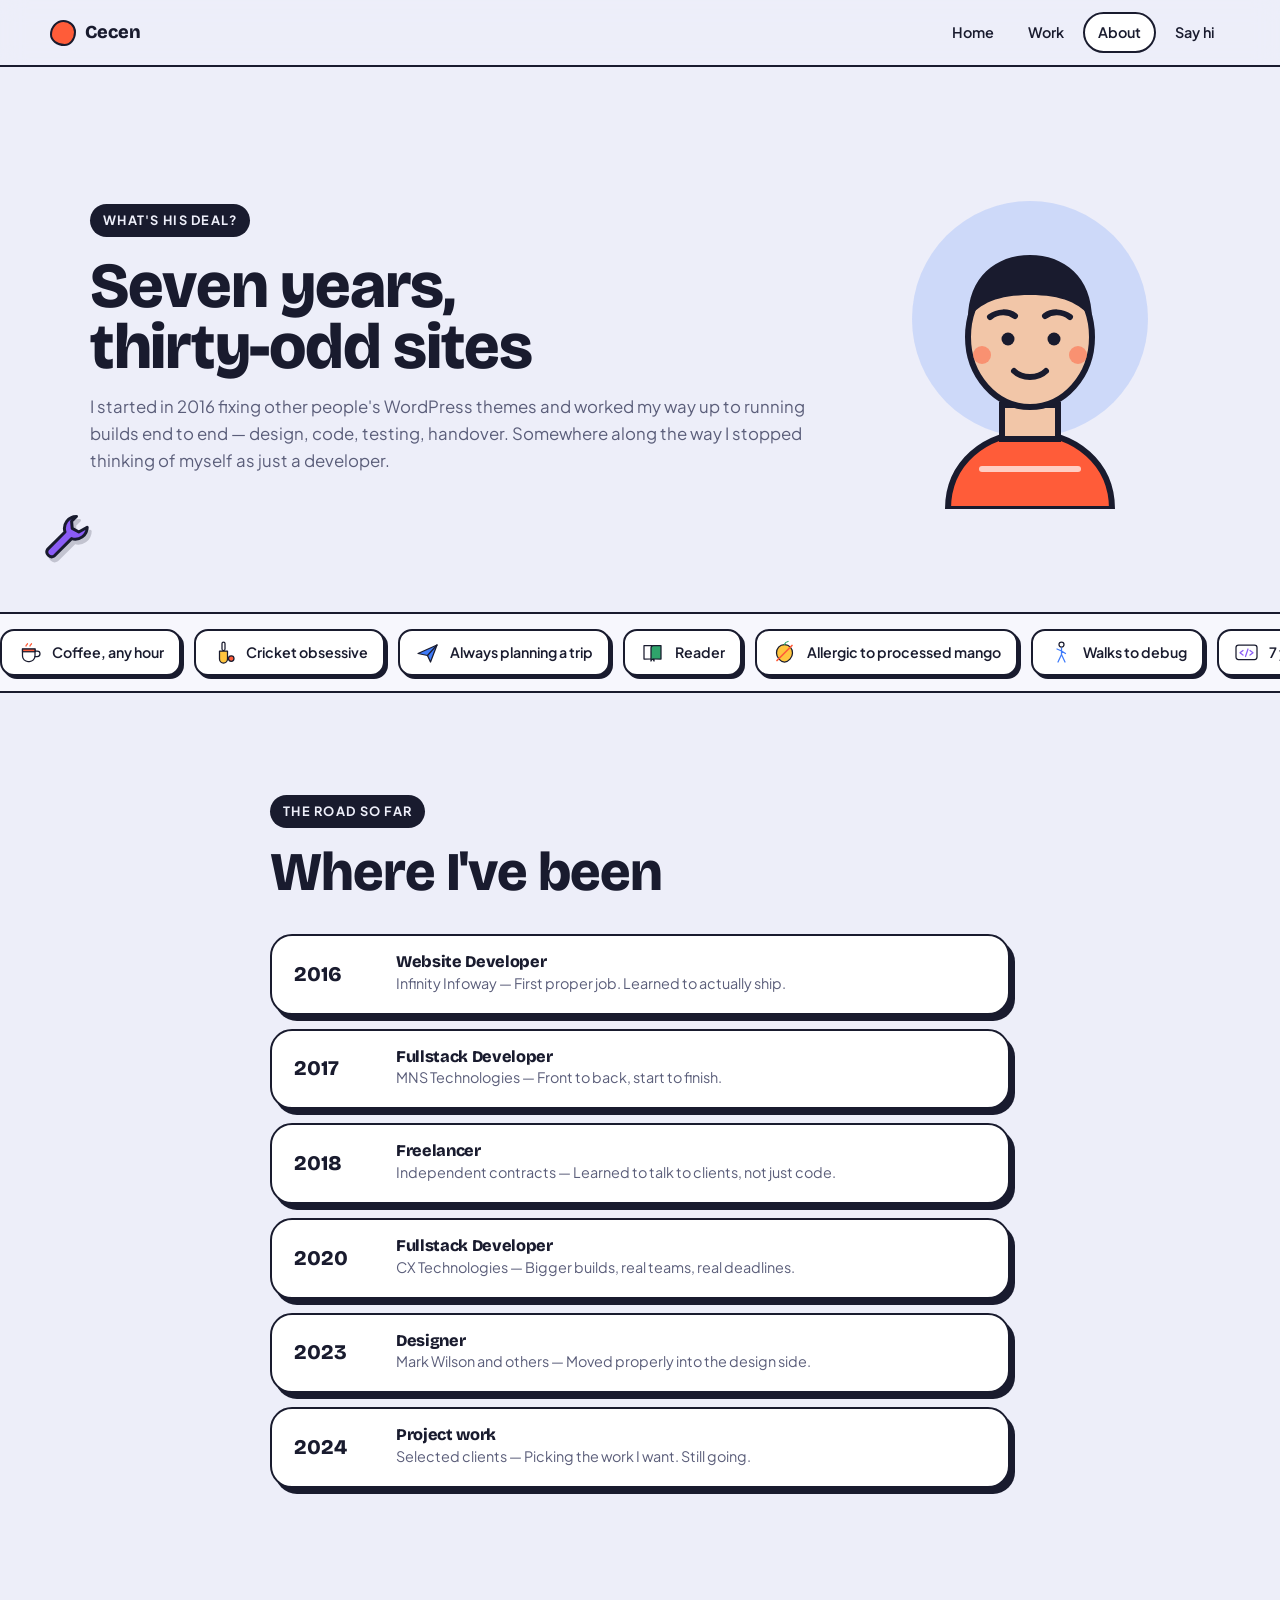
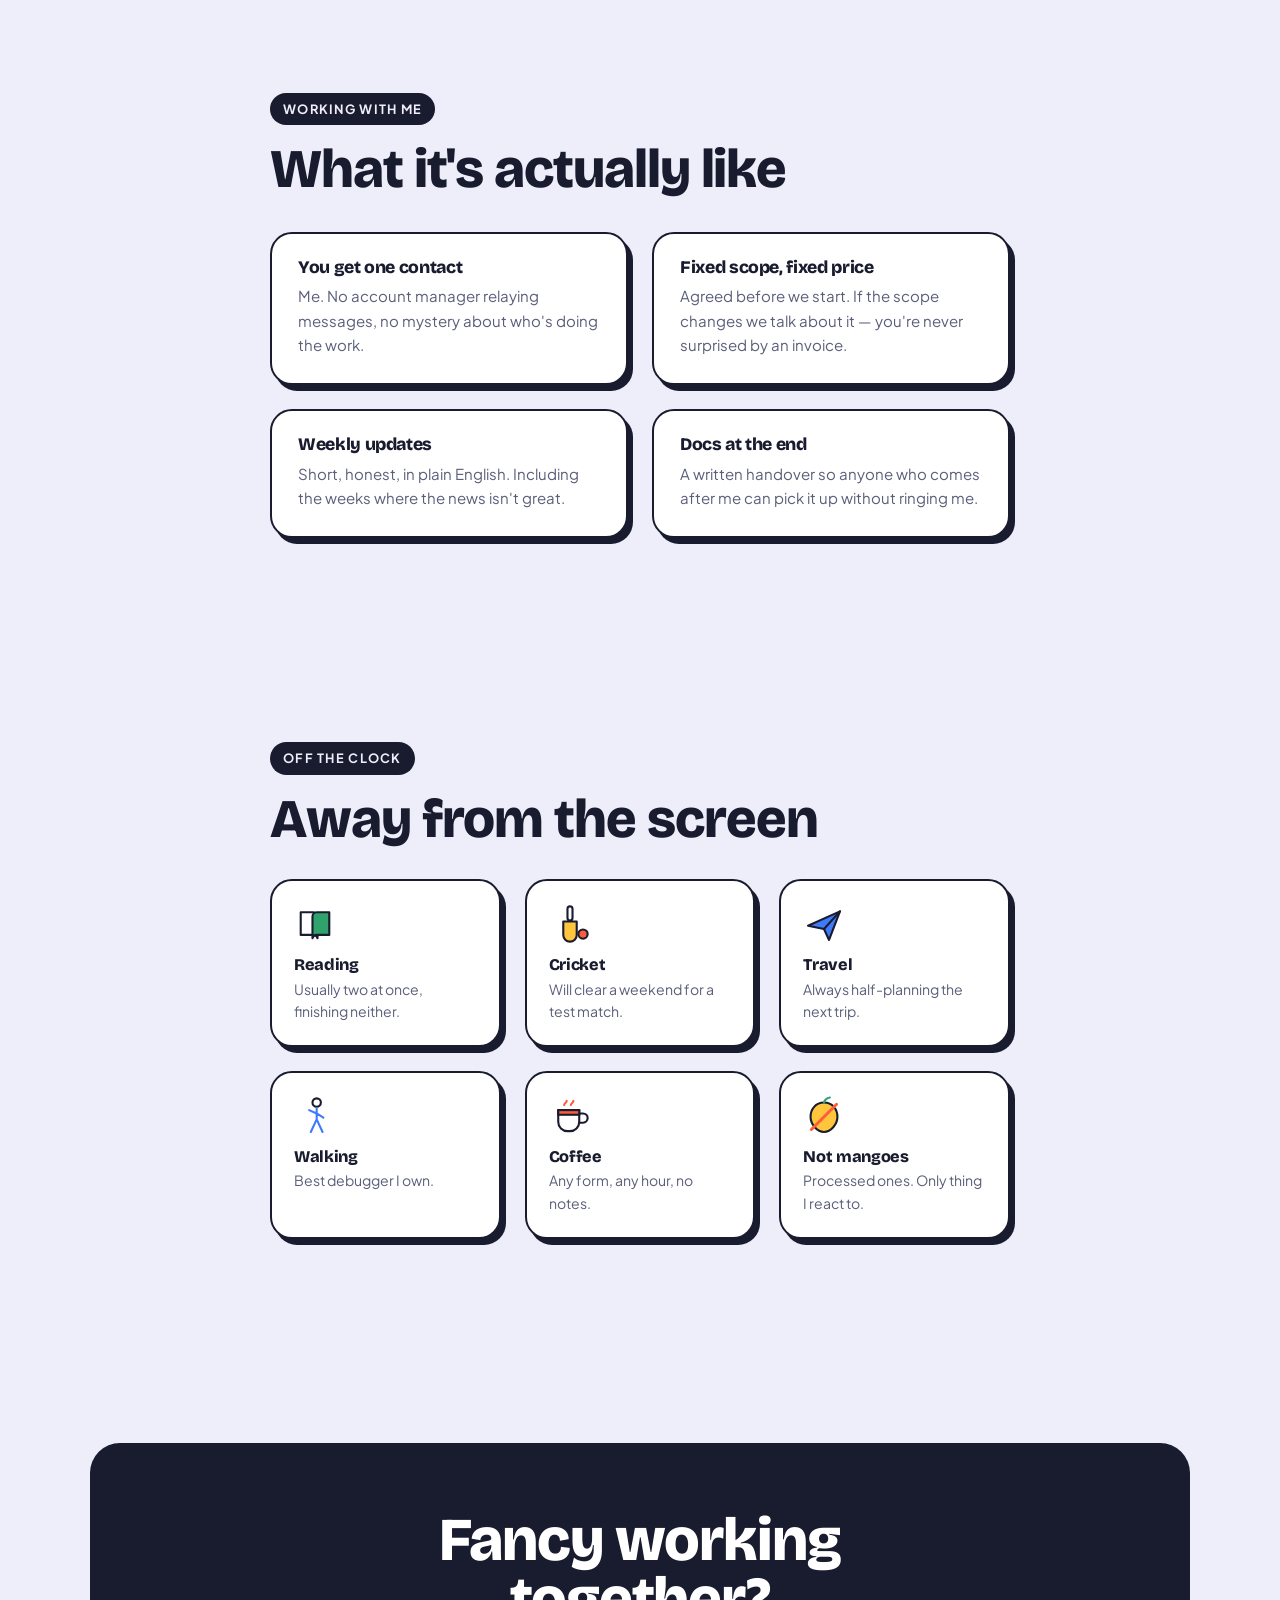
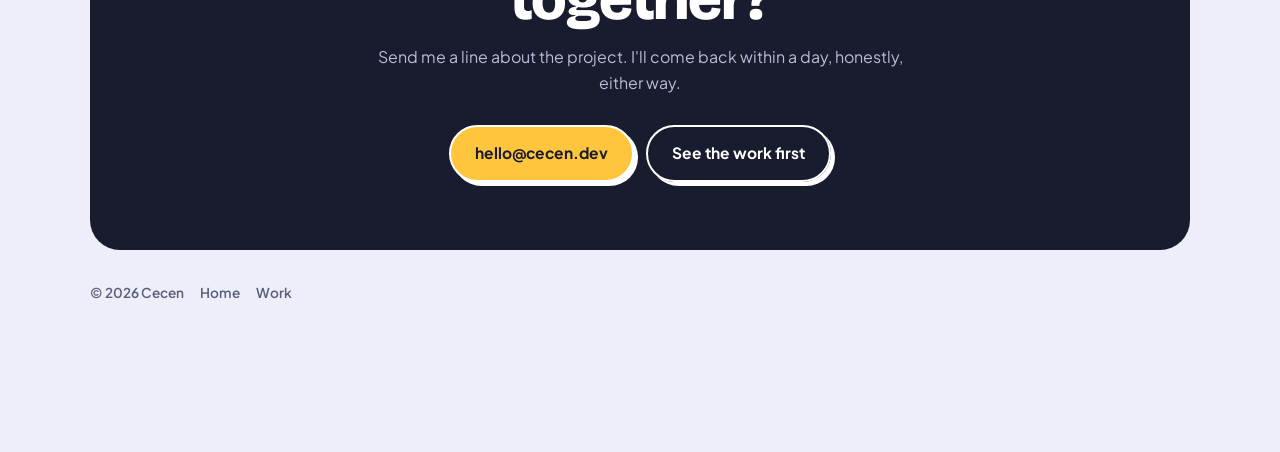
==== about.html @ ec361a88 "Add files via upload" ====
<!DOCTYPE html>
<html lang="en">
<head>
<meta charset="UTF-8">
<meta name="viewport" content="width=device-width,initial-scale=1">
<title>About — Cecen</title>
<meta name="description" content="Seven years of building websites — how Cecen works, and what he's like to work with.">
<link rel="preconnect" href="https://fonts.googleapis.com">
<link rel="preconnect" href="https://fonts.gstatic.com" crossorigin>
<link href="https://fonts.googleapis.com/css2?family=Bricolage+Grotesque:opsz,wght@12..96,400..800&family=Plus+Jakarta+Sans:wght@400;500;600;700&display=swap" rel="stylesheet">
<link rel="stylesheet" href="style.css">
</head>
<body>

<nav class="top"><div class="wrap in">
  <a class="brand" href="index.html"><span class="blob"></span> Cecen</a>
  <div class="links">
    <a href="index.html">Home</a><a href="work.html">Work</a><a href="about.html">About</a>
    <a href="mailto:hello@cecen.dev">Say hi</a>
  </div>
</div></nav>

<section class="blk" style="position:relative;overflow:hidden">
  <div class="wrap" style="display:grid;grid-template-columns:1fr 320px;gap:clamp(24px,5vw,56px);align-items:center" id="topGrid">
    <div>
      <span class="eyeb">What's his deal?</span>
      <h1 style="font-size:clamp(2.2rem,6vw,4rem);max-width:15ch;margin-bottom:16px" data-kin>Seven years, thirty-odd sites</h1>
      <p class="lead">I started in 2016 fixing other people's WordPress themes and worked my way up to running builds end to end — design, code, testing, handover. Somewhere along the way I stopped thinking of myself as just a developer.</p>
    </div>
    <div id="portrait" class="plx" data-plx="-6"></div>
  </div>
  <span class="sticker" style="--r:-11deg;bottom:8%;left:3%"><svg width="60" height="60"><use href="#s-wrench"/></svg></span>
</section>

<div class="strip"><div class="rail" id="rail"></div></div>

<!-- TIMELINE -->
<section class="blk rv">
  <div class="wrap tight">
    <span class="eyeb">The road so far</span>
    <h2 class="big" data-kin>Where I've been</h2>
    <div style="display:grid;gap:14px;margin-top:36px" id="road"></div>
  </div>
</section>

<!-- HOW I WORK -->
<section class="blk rv">
  <div class="wrap tight">
    <span class="eyeb">Working with me</span>
    <h2 class="big" data-kin>What it's actually like</h2>
    <div class="grid" style="grid-template-columns:repeat(auto-fit,minmax(250px,1fr));margin-top:36px">
      <div class="card" style="padding:26px"><h3 style="font-size:1.1rem;margin-bottom:8px">You get one contact</h3><p style="margin:0;color:var(--ink2);font-size:.94rem">Me. No account manager relaying messages, no mystery about who's doing the work.</p></div>
      <div class="card" style="padding:26px"><h3 style="font-size:1.1rem;margin-bottom:8px">Fixed scope, fixed price</h3><p style="margin:0;color:var(--ink2);font-size:.94rem">Agreed before we start. If the scope changes we talk about it — you're never surprised by an invoice.</p></div>
      <div class="card" style="padding:26px"><h3 style="font-size:1.1rem;margin-bottom:8px">Weekly updates</h3><p style="margin:0;color:var(--ink2);font-size:.94rem">Short, honest, in plain English. Including the weeks where the news isn't great.</p></div>
      <div class="card" style="padding:26px"><h3 style="font-size:1.1rem;margin-bottom:8px">Docs at the end</h3><p style="margin:0;color:var(--ink2);font-size:.94rem">A written handover so anyone who comes after me can pick it up without ringing me.</p></div>
    </div>
  </div>
</section>

<!-- OFF THE CLOCK -->
<section class="blk rv">
  <div class="wrap tight">
    <span class="eyeb">Off the clock</span>
    <h2 class="big" data-kin>Away from the screen</h2>
    <div class="grid" style="grid-template-columns:repeat(auto-fit,minmax(180px,1fr));margin-top:34px" id="hobbies"></div>
  </div>
</section>

<section class="blk rv">
  <div class="wrap">
    <div class="finale">
      <h2>Fancy working together?</h2>
      <p>Send me a line about the project. I'll come back within a day, honestly, either way.</p>
      <div class="cta" style="justify-content:center">
        <a href="mailto:hello@cecen.dev" class="btn sun">hello@cecen.dev</a>
        <a href="work.html" class="btn ghost">See the work first</a>
      </div>
    </div>
    <div class="foot"><span>© 2026 Cecen</span><a href="index.html">Home</a><a href="work.html">Work</a></div>
  </div>
</section>

<script src="app.js"></script>
<script>
document.addEventListener('DOMContentLoaded',()=>{
  document.getElementById('portrait').innerHTML = artCecen();

  const bits=[['s-coffee','Coffee, any hour'],['s-bat','Cricket obsessive'],['s-plane','Always planning a trip'],
    ['s-book','Reader'],['s-mango','Allergic to processed mango'],['s-walk','Walks to debug'],
    ['s-code','7 years in'],['s-cart','Shopify nerd'],['s-bolt','Fast sites only'],['s-star','30+ launches']];
  document.getElementById('rail').innerHTML=[...bits,...bits]
    .map(([id,t])=>`<span class="mini"><svg width="25" height="25"><use href="#${id}"/></svg>${t}</span>`).join('');

  const road=[
    ['2016','Website Developer','Infinity Infoway','First proper job. Learned to actually ship.'],
    ['2017','Fullstack Developer','MNS Technologies','Front to back, start to finish.'],
    ['2018','Freelancer','Independent contracts','Learned to talk to clients, not just code.'],
    ['2020','Fullstack Developer','CX Technologies','Bigger builds, real teams, real deadlines.'],
    ['2023','Designer','Mark Wilson and others','Moved properly into the design side.'],
    ['2024','Project work','Selected clients','Picking the work I want. Still going.'],
  ];
  document.getElementById('road').innerHTML=road.map(([y,r,c,n])=>`
    <div class="card" style="display:grid;grid-template-columns:84px 1fr;gap:18px;align-items:center;padding:18px 22px">
      <span style="font-family:Bricolage Grotesque;font-weight:800;font-size:1.3rem">${y}</span>
      <div><h4 style="font-size:1.02rem">${r}</h4>
      <p style="margin:2px 0 0;color:var(--ink2);font-size:.9rem">${c} — ${n}</p></div>
    </div>`).join('');

  const hob=[['s-book','Reading','Usually two at once, finishing neither.'],
    ['s-bat','Cricket','Will clear a weekend for a test match.'],
    ['s-plane','Travel','Always half-planning the next trip.'],
    ['s-walk','Walking','Best debugger I own.'],
    ['s-coffee','Coffee','Any form, any hour, no notes.'],
    ['s-mango','Not mangoes','Processed ones. Only thing I react to.']];
  document.getElementById('hobbies').innerHTML=hob.map(([id,t,d])=>`
    <div class="card" style="padding:22px">
      <svg width="42" height="42" style="margin-bottom:12px"><use href="#${id}"/></svg>
      <h4 style="font-size:1.02rem;margin-bottom:5px">${t}</h4>
      <p style="margin:0;color:var(--ink2);font-size:.88rem">${d}</p>
    </div>`).join('');

  if(window.innerWidth<820) document.getElementById('topGrid').style.gridTemplateColumns='1fr';
});
</script>
</body>
</html>
---- style.css ----
:root{
  --bg:#EDEEF9; --bg2:#F7F7FD; --ink:#191B2E; --ink2:#5B5E7A;
  --tomato:#FF5C39; --sky:#3E7BFA; --grass:#2FA36B; --sun:#FFC53D; --grape:#8B5CF6;
  --shadow:5px 6px 0 var(--ink);
  --shadow-lg:9px 11px 0 var(--ink);
}
*{box-sizing:border-box;}
html{scroll-behavior:smooth;}
body{
  margin:0;background:var(--bg);color:var(--ink);
  font-family:'Plus Jakarta Sans',system-ui,sans-serif;line-height:1.6;
  -webkit-font-smoothing:antialiased;overflow-x:hidden;
}
h1,h2,h3,h4,.disp{font-family:'Bricolage Grotesque',sans-serif;font-weight:800;line-height:.96;letter-spacing:-.02em;margin:0;}
a{color:inherit;}
img,svg{display:block;max-width:100%;}
::selection{background:var(--sun);}
a:focus-visible,button:focus-visible{outline:3px solid var(--sky);outline-offset:3px;border-radius:10px;}
@media(prefers-reduced-motion:reduce){*{animation-duration:.01ms!important;animation-iteration-count:1!important;transition-duration:.01ms!important;scroll-behavior:auto!important;}}
.wrap{max-width:1180px;margin:0 auto;padding:0 clamp(18px,4vw,40px);}
.tight{max-width:820px;}

/* ---------- nav ---------- */
nav.top{position:sticky;top:0;z-index:80;background:rgba(237,238,249,.85);backdrop-filter:blur(12px);border-bottom:2px solid var(--ink);}
nav.top .in{display:flex;align-items:center;gap:12px;padding:12px 0;}
.brand{display:flex;align-items:center;gap:9px;text-decoration:none;font-family:'Bricolage Grotesque';font-weight:800;font-size:1.14rem;}
.brand .blob{width:26px;height:26px;background:var(--tomato);border:2px solid var(--ink);border-radius:52% 48% 44% 56%/56% 46% 54% 44%;animation:morph 7s ease-in-out infinite;}
@keyframes morph{50%{border-radius:44% 56% 56% 44%/48% 56% 44% 52%;transform:rotate(12deg);}}
nav.top .links{margin-left:auto;display:flex;gap:4px;flex-wrap:wrap;}
nav.top .links a{text-decoration:none;font-weight:600;font-size:.9rem;padding:7px 13px;border-radius:99px;border:2px solid transparent;transition:.18s;}
nav.top .links a:hover,nav.top .links a.on{border-color:var(--ink);background:#fff;}

/* ---------- buttons ---------- */
.btn{
  display:inline-flex;align-items:center;gap:9px;text-decoration:none;font-weight:700;font-size:.97rem;
  padding:14px 24px;border-radius:99px;border:2px solid var(--ink);background:#fff;cursor:pointer;
  box-shadow:4px 4px 0 var(--ink);transition:transform .16s,box-shadow .16s;font-family:inherit;color:var(--ink);
}
.btn:hover{transform:translate(-2px,-2px);box-shadow:6px 6px 0 var(--ink);}
.btn:active{transform:translate(2px,2px);box-shadow:1px 1px 0 var(--ink);}
.btn.solid{background:var(--tomato);color:#fff;}
.btn.sun{background:var(--sun);}
.cta{display:flex;gap:12px;flex-wrap:wrap;margin-top:30px;}

/* ---------- shared bits ---------- */
.eyeb{display:inline-block;font-weight:700;font-size:.8rem;text-transform:uppercase;letter-spacing:.1em;background:var(--ink);color:var(--bg);padding:6px 13px;border-radius:99px;margin-bottom:18px;}
h2.big{font-size:clamp(2rem,5vw,3.4rem);margin-bottom:14px;max-width:19ch;}
.lead{color:var(--ink2);font-size:1.05rem;max-width:60ch;margin:0;}
section.blk{padding:clamp(56px,8vw,104px) 0;position:relative;}
.card{background:#fff;border:2px solid var(--ink);border-radius:22px;box-shadow:var(--shadow);}

/* ---------- kinetic type ---------- */
.kin{display:inline-block;}
.kin .ch{display:inline-block;opacity:0;transform:translateY(.5em) rotate(-6deg);}
.kin.go .ch{animation:chIn .55s cubic-bezier(.2,.9,.25,1) forwards;}
@keyframes chIn{to{opacity:1;transform:none;}}
.hl{position:relative;white-space:nowrap;}
.hl::after{content:"";position:absolute;left:-2%;right:-2%;bottom:.06em;height:.28em;background:var(--sun);z-index:-1;border-radius:5px;transform:rotate(-1.2deg) scaleX(0);transform-origin:left;transition:transform .6s .5s cubic-bezier(.2,.9,.25,1);}
.hl.go::after{transform:rotate(-1.2deg) scaleX(1);}

/* ---------- stickers ---------- */
.sticker{position:absolute;z-index:4;cursor:grab;touch-action:none;user-select:none;filter:drop-shadow(3px 4px 0 rgba(25,27,46,.2));animation:bob 5.5s ease-in-out infinite;}
.sticker:active{cursor:grabbing;}
@keyframes bob{0%,100%{transform:translateY(0) rotate(var(--r,0deg));}50%{transform:translateY(-10px) rotate(calc(var(--r,0deg) + 3deg));}}
.sticker.held{animation:none!important;z-index:60;filter:drop-shadow(9px 11px 0 rgba(25,27,46,.24));}
@media(max-width:900px){.sticker{display:none;}}

/* ---------- marquee ---------- */
.strip{border-top:2px solid var(--ink);border-bottom:2px solid var(--ink);background:var(--bg2);padding:15px 0;overflow:hidden;}
.rail{display:flex;gap:13px;width:max-content;animation:slide 36s linear infinite;}
.strip:hover .rail{animation-play-state:paused;}
@keyframes slide{to{transform:translateX(-50%);}}
.mini{display:flex;align-items:center;gap:10px;background:#fff;border:2px solid var(--ink);border-radius:14px;padding:9px 15px;white-space:nowrap;font-weight:600;font-size:.89rem;box-shadow:3px 3px 0 var(--ink);}

/* ---------- work cards ---------- */
.filters{display:flex;gap:9px;flex-wrap:wrap;margin:30px 0 26px;}
.filters button{font-weight:700;font-size:.86rem;padding:9px 16px;border-radius:99px;cursor:pointer;border:2px solid var(--ink);background:#fff;box-shadow:3px 3px 0 var(--ink);transition:.16s;font-family:inherit;}
.filters button:hover{transform:translate(-1px,-1px);box-shadow:4px 4px 0 var(--ink);}
.filters button.on{background:var(--ink);color:var(--bg);}
.grid{display:grid;grid-template-columns:repeat(auto-fill,minmax(290px,1fr));gap:24px;}
.wcard{display:block;text-decoration:none;background:#fff;border:2px solid var(--ink);border-radius:22px;overflow:hidden;box-shadow:var(--shadow);transition:transform .22s,box-shadow .22s;}
.wcard:hover{transform:translate(-3px,-5px);box-shadow:var(--shadow-lg);}
.wcard .art{border-bottom:2px solid var(--ink);overflow:hidden;}
.wcard .art svg{width:100%;height:auto;display:block;transition:transform .35s;}
.wcard:hover .art svg{transform:scale(1.04);}
.wcard .meta{padding:15px 17px;display:flex;align-items:center;justify-content:space-between;gap:10px;}
.wcard .meta b{font-size:1rem;}
.wcard .meta small{display:block;color:var(--ink2);font-weight:600;font-size:.8rem;margin-top:2px;}
.tag{font-size:.76rem;font-weight:700;padding:5px 11px;border-radius:99px;border:2px solid var(--ink);white-space:nowrap;}

/* ---------- case study ---------- */
.case-hero{padding:clamp(36px,6vw,72px) 0 0;}
.back{display:inline-flex;align-items:center;gap:7px;font-weight:700;font-size:.9rem;text-decoration:none;margin-bottom:22px;}
.back:hover{color:var(--tomato);}
.case-title{font-size:clamp(2.2rem,6vw,4.2rem);margin-bottom:16px;}
.facts{display:grid;grid-template-columns:repeat(auto-fit,minmax(140px,1fr));gap:0;border:2px solid var(--ink);border-radius:18px;overflow:hidden;background:#fff;margin:34px 0;}
.facts div{padding:18px 20px;border-right:2px solid var(--ink);}
.facts div:last-child{border-right:none;}
.facts dt{font-size:.74rem;text-transform:uppercase;letter-spacing:.09em;font-weight:700;color:var(--ink2);}
.facts dd{margin:5px 0 0;font-weight:700;font-size:1.02rem;}
.case-body h3{font-size:clamp(1.3rem,2.6vw,1.9rem);margin:44px 0 12px;}
.case-body p{color:var(--ink2);font-size:1.03rem;margin:0 0 14px;}
.case-body ul{color:var(--ink2);padding-left:20px;margin:0 0 14px;}
.case-body li{margin-bottom:7px;}
.shotframe{border:2px solid var(--ink);border-radius:22px;overflow:hidden;box-shadow:var(--shadow);margin:30px 0;background:#fff;}
.todo{background:#FFF6D8;border:2px dashed var(--ink);border-radius:14px;padding:14px 18px;font-size:.9rem;font-weight:600;margin:18px 0;}
.nextcase{display:flex;justify-content:space-between;align-items:center;gap:16px;flex-wrap:wrap;border-top:2px solid var(--ink);padding-top:26px;margin-top:56px;}

/* ---------- pinned scroll scene ---------- */
.pin-outer{height:280vh;position:relative;}
.pin{position:sticky;top:0;height:100vh;display:flex;align-items:center;overflow:hidden;}
.pin-track{display:flex;gap:28px;padding:0 6vw;will-change:transform;}
.pin-card{flex:0 0 clamp(240px,26vw,340px);background:#fff;border:2px solid var(--ink);border-radius:24px;padding:28px;box-shadow:var(--shadow);}
.pin-card b{display:inline-block;font-family:'Bricolage Grotesque';font-size:1.15rem;width:40px;height:40px;line-height:36px;text-align:center;border:2px solid var(--ink);border-radius:99px;background:var(--sun);margin-bottom:14px;}
.pin-card h4{font-size:1.15rem;margin-bottom:7px;}
.pin-card p{margin:0;color:var(--ink2);font-size:.93rem;}
@media(max-width:900px){
  .pin-outer{height:auto;}
  .pin{position:static;height:auto;padding:20px 0;}
  .pin-track{flex-direction:column;padding:0;transform:none!important;}
  .pin-card{flex:1 1 auto;}
}

/* ---------- parallax ---------- */
.plx{will-change:transform;}

/* ---------- finale ---------- */
.finale{background:var(--ink);color:var(--bg);border-radius:30px;padding:clamp(34px,6vw,68px);text-align:center;position:relative;overflow:hidden;}
.finale h2{color:#fff;font-size:clamp(2rem,6vw,3.8rem);margin:0 auto 16px;max-width:17ch;}
.finale p{color:#B9BCD8;max-width:46ch;margin:0 auto;}
.finale .btn{border-color:#fff;box-shadow:4px 4px 0 #fff;}
.finale .btn.ghost{background:transparent;color:#fff;}
.foot{display:flex;gap:16px;flex-wrap:wrap;align-items:center;padding:32px 0 46px;font-size:.85rem;color:var(--ink2);font-weight:600;}
.foot a{text-decoration:none;}
.foot a:hover{color:var(--ink);}

/* ---------- reveal ---------- */
.rv{transition:opacity .65s ease,transform .65s ease;}
.rv.pre{opacity:0;transform:translateY(24px);}
.rv.pre.in{opacity:1;transform:none;}

/* ---------- build sequence on the monitor ---------- */
.playbtn{cursor:pointer;transition:opacity .3s;}
.playbtn .pb-bg,.playbtn .pb-icon{transition:transform .2s;transform-box:fill-box;transform-origin:center;}
.playbtn:hover .pb-bg{transform:scale(1.12);}
.playbtn:hover .pb-icon{transform:scale(1.12);}
.playbtn .pb-ring{transform-box:fill-box;transform-origin:center;animation:pbring 2.2s ease-out infinite;}
@keyframes pbring{0%{transform:scale(1);opacity:.55;}70%,100%{transform:scale(1.55);opacity:0;}}
.playbtn:focus-visible .pb-bg{stroke:var(--sky);stroke-width:6;}

#screenLayer .pop{transform-box:fill-box;transform-origin:center;opacity:0;animation:scPop .45s cubic-bezier(.2,.9,.25,1) forwards;}
@keyframes scPop{from{opacity:0;transform:scale(.82) translateY(6px);}to{opacity:1;transform:none;}}
#screenLayer .typ{opacity:0;animation:scTyp .3s steps(1) forwards;}
@keyframes scTyp{to{opacity:1;}}
#screenLayer .caret{opacity:0;animation:scCaret .8s steps(2,start) infinite;animation-delay:inherit;}
@keyframes scCaret{0%,49%{opacity:1;}50%,100%{opacity:0;}}
#screenLayer .confetti{transform-box:fill-box;transform-origin:center;opacity:0;animation:scConf .9s ease-out forwards;}
@keyframes scConf{0%{opacity:0;transform:scale(.4) rotate(0);}40%{opacity:1;}100%{opacity:0;transform:scale(1.3) translateY(-26px) rotate(180deg);}}

.build-bar{display:flex;align-items:center;gap:14px;flex-wrap:wrap;margin-top:14px;}
#buildCaption{font-weight:700;font-size:.9rem;color:var(--ink2);}
#buildDots{display:flex;gap:6px;}
#buildDots i{width:9px;height:9px;border-radius:50%;border:2px solid var(--ink);background:transparent;display:block;transition:background .25s;}
#buildDots i.on{background:var(--sun);}
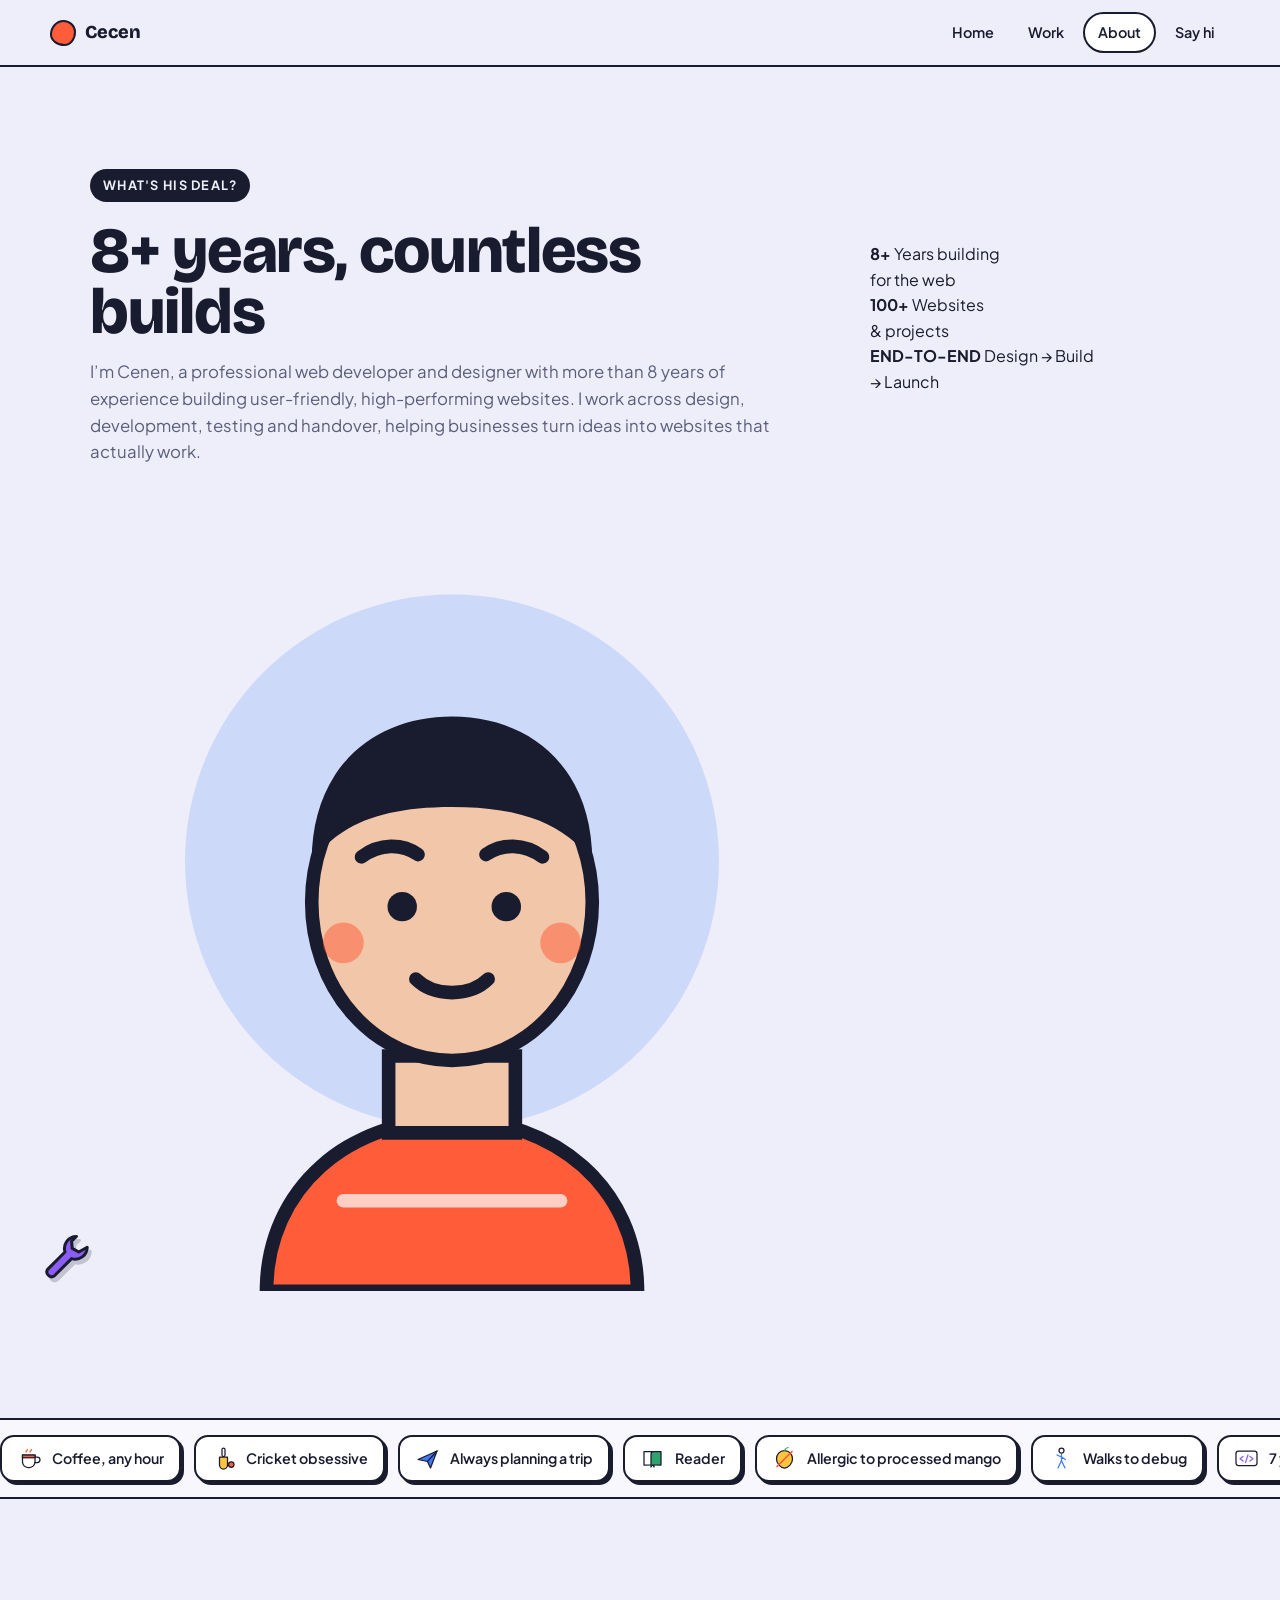
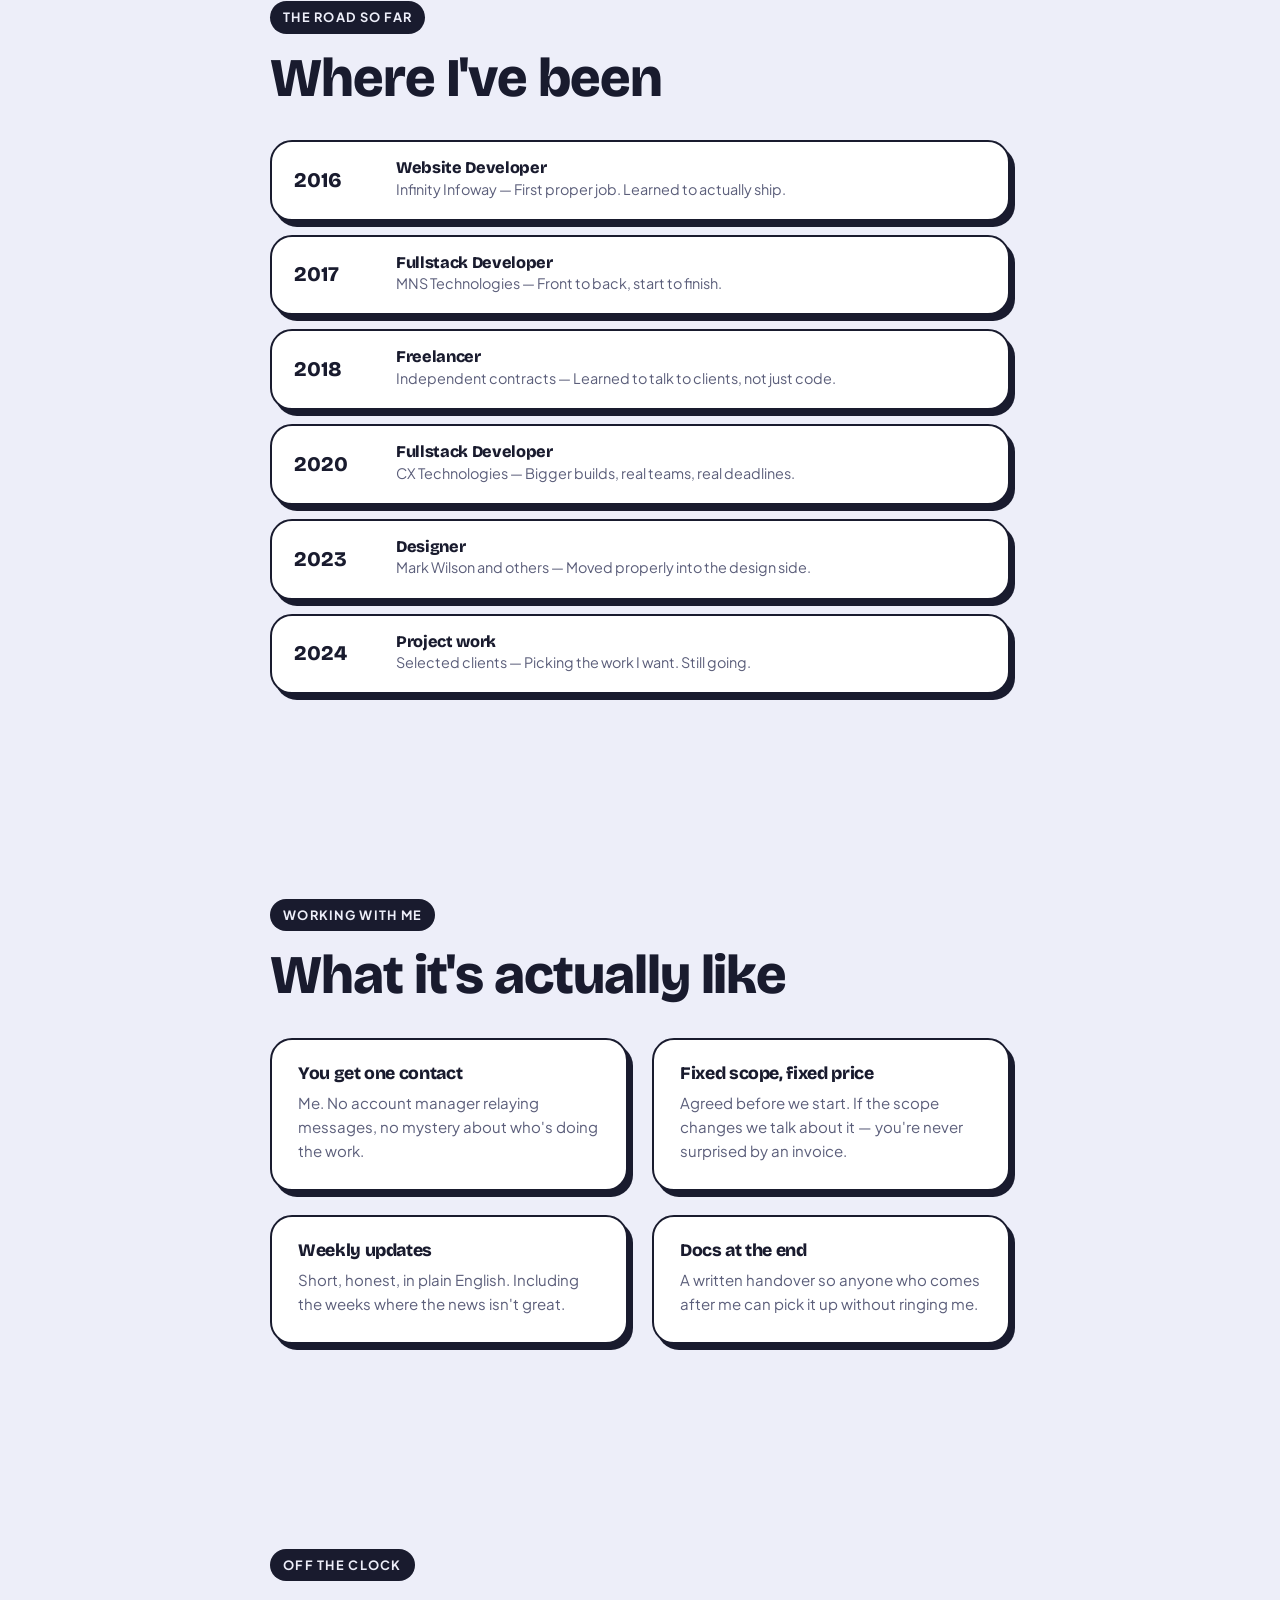
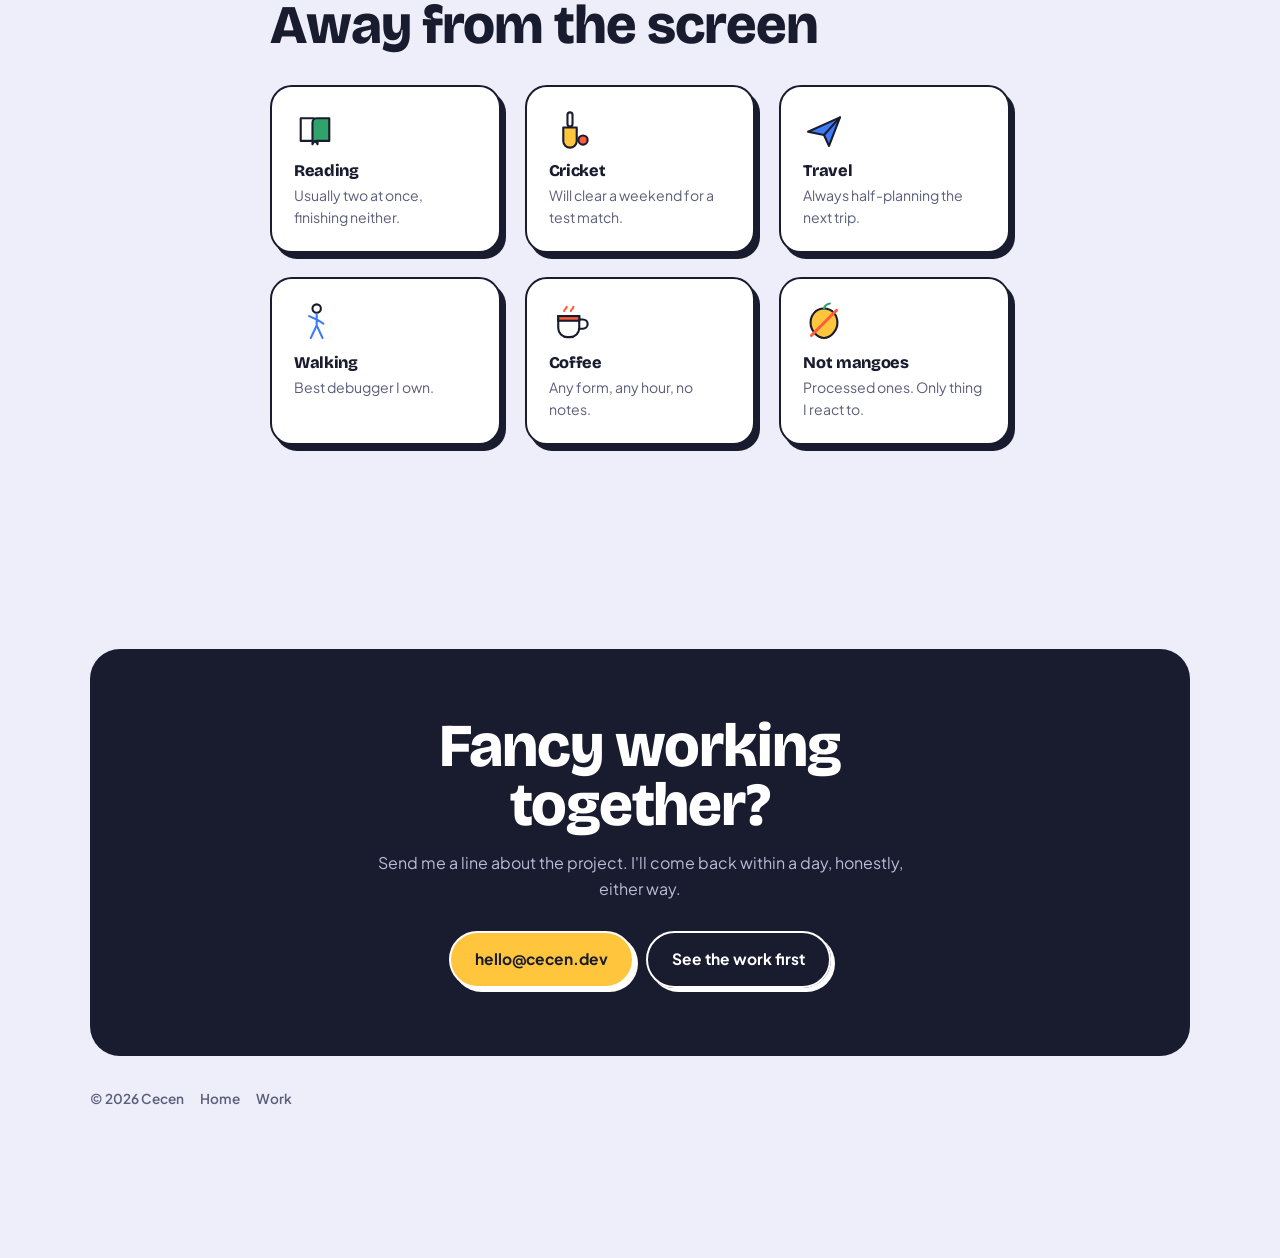
==== commit 42385edb: "Update about.html" ====
--- a/about.html
+++ b/about.html
@@ -3,8 +3,8 @@
 <head>
 <meta charset="UTF-8">
 <meta name="viewport" content="width=device-width,initial-scale=1">
-<title>About — Cecen</title>
-<meta name="description" content="Seven years of building websites — how Cecen works, and what he's like to work with.">
+<title>About — Cenen</title>
+<meta name="description" content="8+ years, countless builds">
 <link rel="preconnect" href="https://fonts.googleapis.com">
 <link rel="preconnect" href="https://fonts.gstatic.com" crossorigin>
 <link href="https://fonts.googleapis.com/css2?family=Bricolage+Grotesque:opsz,wght@12..96,400..800&family=Plus+Jakarta+Sans:wght@400;500;600;700&display=swap" rel="stylesheet">
@@ -24,9 +24,25 @@
   <div class="wrap" style="display:grid;grid-template-columns:1fr 320px;gap:clamp(24px,5vw,56px);align-items:center" id="topGrid">
     <div>
       <span class="eyeb">What's his deal?</span>
-      <h1 style="font-size:clamp(2.2rem,6vw,4rem);max-width:15ch;margin-bottom:16px" data-kin>Seven years, thirty-odd sites</h1>
-      <p class="lead">I started in 2016 fixing other people's WordPress themes and worked my way up to running builds end to end — design, code, testing, handover. Somewhere along the way I stopped thinking of myself as just a developer.</p>
+      <h1 style="font-size:clamp(2.2rem,6vw,4rem);max-width:15ch;margin-bottom:16px" data-kin>8+ years, countless builds</h1>
+      <p class="lead">I’m Cenen, a professional web developer and designer with more than 8 years of experience building user-friendly, high-performing websites. I work across design, development, testing and handover, helping businesses turn ideas into websites that actually work.</p>
     </div>
+    <div class="about-stats">
+  <div class="about-stat">
+    <strong>8+</strong>
+    <span>Years building<br>for the web</span>
+  </div>
+
+  <div class="about-stat">
+    <strong>100+</strong>
+    <span>Websites<br>& projects</span>
+  </div>
+
+  <div class="about-stat">
+    <strong>END-TO-END</strong>
+    <span>Design → Build<br>→ Launch</span>
+  </div>
+</div>
     <div id="portrait" class="plx" data-plx="-6"></div>
   </div>
   <span class="sticker" style="--r:-11deg;bottom:8%;left:3%"><svg width="60" height="60"><use href="#s-wrench"/></svg></span>
--- a/style.css
+++ b/style.css
@@ -27,17 +27,39 @@
 .brand .blob{width:26px;height:26px;background:var(--tomato);border:2px solid var(--ink);border-radius:52% 48% 44% 56%/56% 46% 54% 44%;animation:morph 7s ease-in-out infinite;}
 @keyframes morph{50%{border-radius:44% 56% 56% 44%/48% 56% 44% 52%;transform:rotate(12deg);}}
 nav.top .links{margin-left:auto;display:flex;gap:4px;flex-wrap:wrap;}
-nav.top .links a{text-decoration:none;font-weight:600;font-size:.9rem;padding:7px 13px;border-radius:99px;border:2px solid transparent;transition:.18s;}
+nav.top .links a{text-decoration:none;font-weight:600;font-size:.9rem;padding:7px 13px;border-radius:999px;border:2px solid transparent;transition:.18s;}
 nav.top .links a:hover,nav.top .links a.on{border-color:var(--ink);background:#fff;}
 
 /* ---------- buttons ---------- */
 .btn{
-  display:inline-flex;align-items:center;gap:9px;text-decoration:none;font-weight:700;font-size:.97rem;
-  padding:14px 24px;border-radius:99px;border:2px solid var(--ink);background:#fff;cursor:pointer;
-  box-shadow:4px 4px 0 var(--ink);transition:transform .16s,box-shadow .16s;font-family:inherit;color:var(--ink);
-}
-.btn:hover{transform:translate(-2px,-2px);box-shadow:6px 6px 0 var(--ink);}
-.btn:active{transform:translate(2px,2px);box-shadow:1px 1px 0 var(--ink);}
+  display:inline-flex;
+  align-items:center;
+  justify-content:center;
+  gap:9px;
+  text-decoration:none;
+  font-weight:700;
+  font-size:.97rem;
+  min-height:52px;
+  padding:14px 24px;
+  border-radius:99px;
+  border:2px solid var(--ink);
+  background:#fff;
+  cursor:pointer;
+  box-shadow:4px 5px 0 var(--ink);
+  transition:transform .16s,box-shadow .16s;
+  font-family:inherit;
+  color:var(--ink);
+}
+
+.btn:hover{
+  transform:translate(-2px,-2px);
+  box-shadow:6px 7px 0 var(--ink);
+}
+
+.btn:active{
+  transform:translate(2px,2px);
+  box-shadow:1px 2px 0 var(--ink);
+}
 .btn.solid{background:var(--tomato);color:#fff;}
 .btn.sun{background:var(--sun);}
 .cta{display:flex;gap:12px;flex-wrap:wrap;margin-top:30px;}
@@ -66,7 +88,7 @@
 @media(max-width:900px){.sticker{display:none;}}
 
 /* ---------- marquee ---------- */
-.strip{border-top:2px solid var(--ink);border-bottom:2px solid var(--ink);background:var(--bg2);padding:15px 0;overflow:hidden;}
+.strip{margin-top:24px;border-top:2px solid var(--ink);border-bottom:2px solid var(--ink);background:var(--bg2);padding:15px 0;overflow:hidden;}
 .rail{display:flex;gap:13px;width:max-content;animation:slide 36s linear infinite;}
 .strip:hover .rail{animation-play-state:paused;}
 @keyframes slide{to{transform:translateX(-50%);}}
@@ -81,7 +103,33 @@
 .wcard{display:block;text-decoration:none;background:#fff;border:2px solid var(--ink);border-radius:22px;overflow:hidden;box-shadow:var(--shadow);transition:transform .22s,box-shadow .22s;}
 .wcard:hover{transform:translate(-3px,-5px);box-shadow:var(--shadow-lg);}
 .wcard .art{border-bottom:2px solid var(--ink);overflow:hidden;}
-.wcard .art svg{width:100%;height:auto;display:block;transition:transform .35s;}
+.wcard .art{
+  height:220px;
+  overflow:hidden;
+  border-bottom:2px solid var(--ink);
+  background:#fff;
+}
+
+.wcard .art img{
+  width:100%;
+  height:100%;
+  object-fit:contain;
+  object-position:center top;
+  display:block;
+}
+
+.wcard .art img{
+  width:100%;
+  height:100%;
+  object-fit:cover;
+  object-position:top;
+  display:block;
+  transition:transform .35s;
+}
+
+.wcard:hover .art img{
+  transform:scale(1.04);
+}
 .wcard:hover .art svg{transform:scale(1.04);}
 .wcard .meta{padding:15px 17px;display:flex;align-items:center;justify-content:space-between;gap:10px;}
 .wcard .meta b{font-size:1rem;}
@@ -103,6 +151,11 @@
 .case-body ul{color:var(--ink2);padding-left:20px;margin:0 0 14px;}
 .case-body li{margin-bottom:7px;}
 .shotframe{border:2px solid var(--ink);border-radius:22px;overflow:hidden;box-shadow:var(--shadow);margin:30px 0;background:#fff;}
+.shotframe img{
+  display:block;
+  width:100%;
+  height:auto;
+}
 .todo{background:#FFF6D8;border:2px dashed var(--ink);border-radius:14px;padding:14px 18px;font-size:.9rem;font-weight:600;margin:18px 0;}
 .nextcase{display:flex;justify-content:space-between;align-items:center;gap:16px;flex-wrap:wrap;border-top:2px solid var(--ink);padding-top:26px;margin-top:56px;}
 
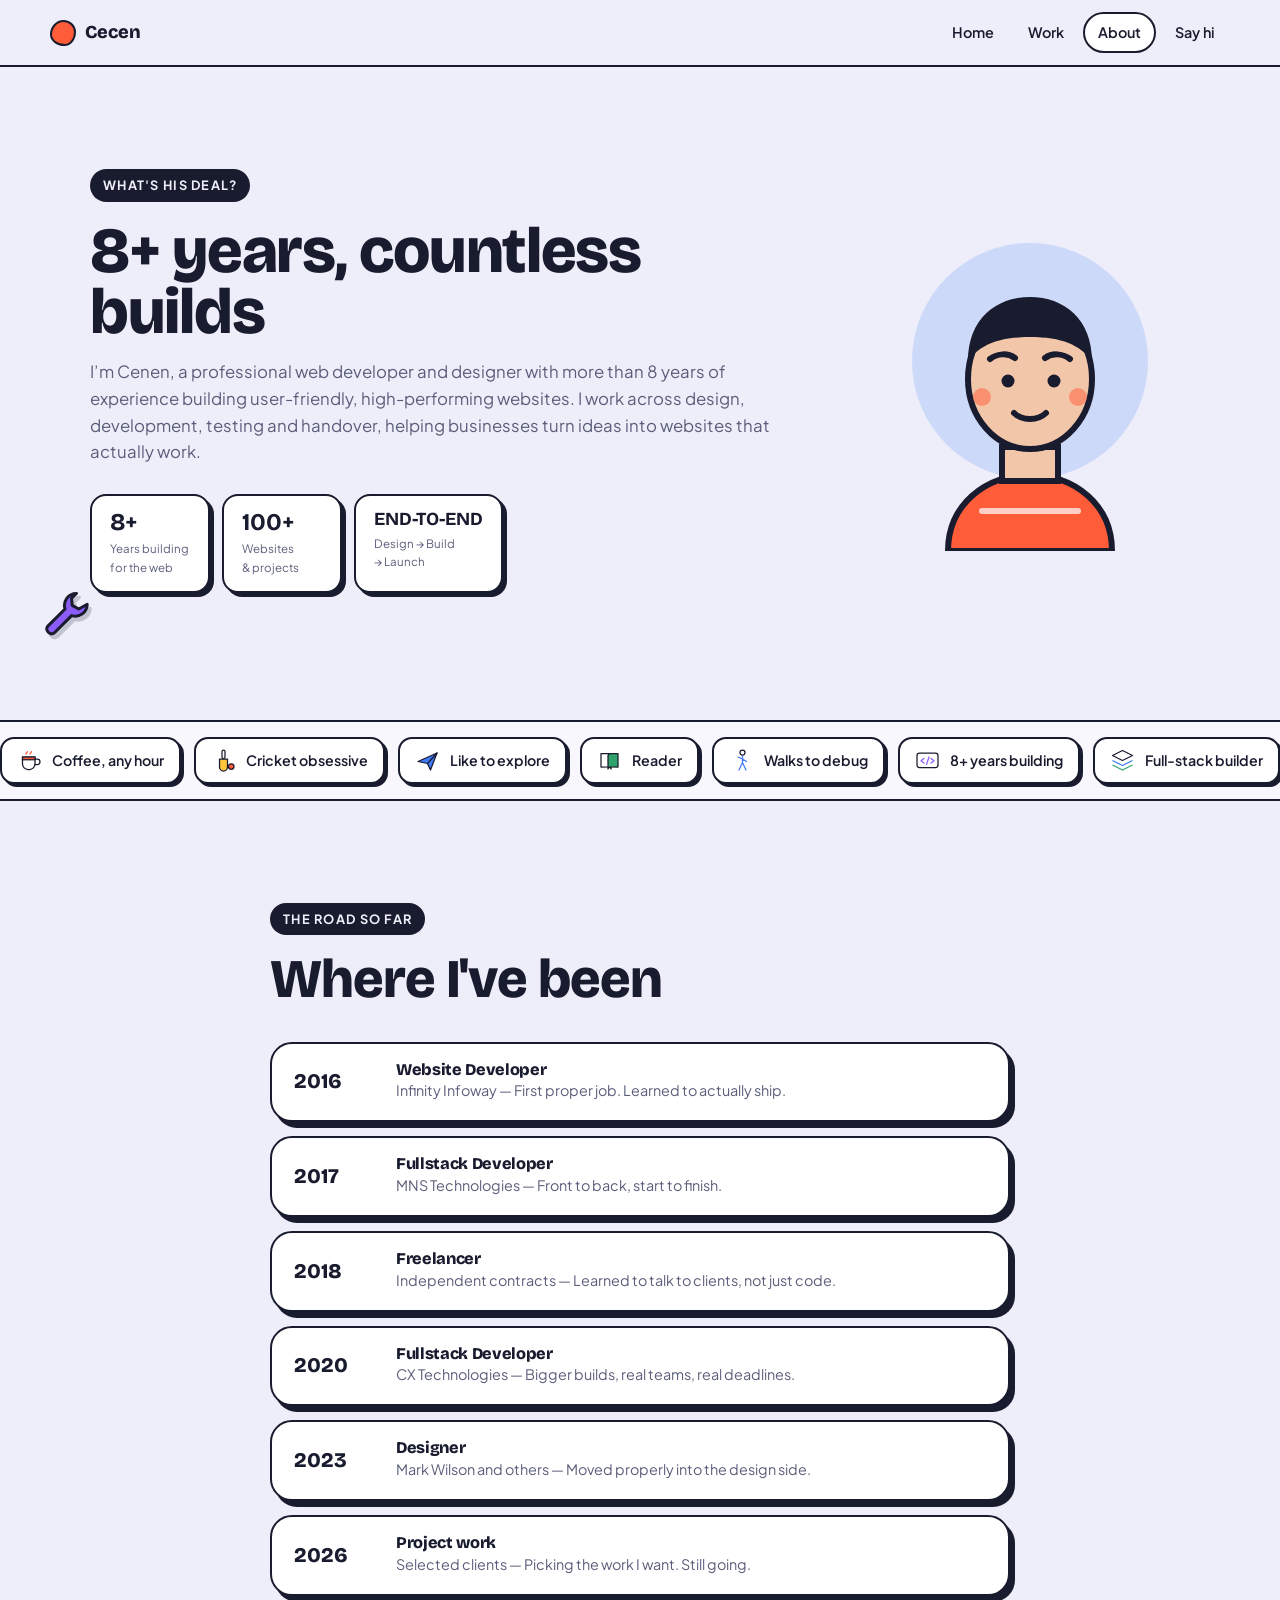
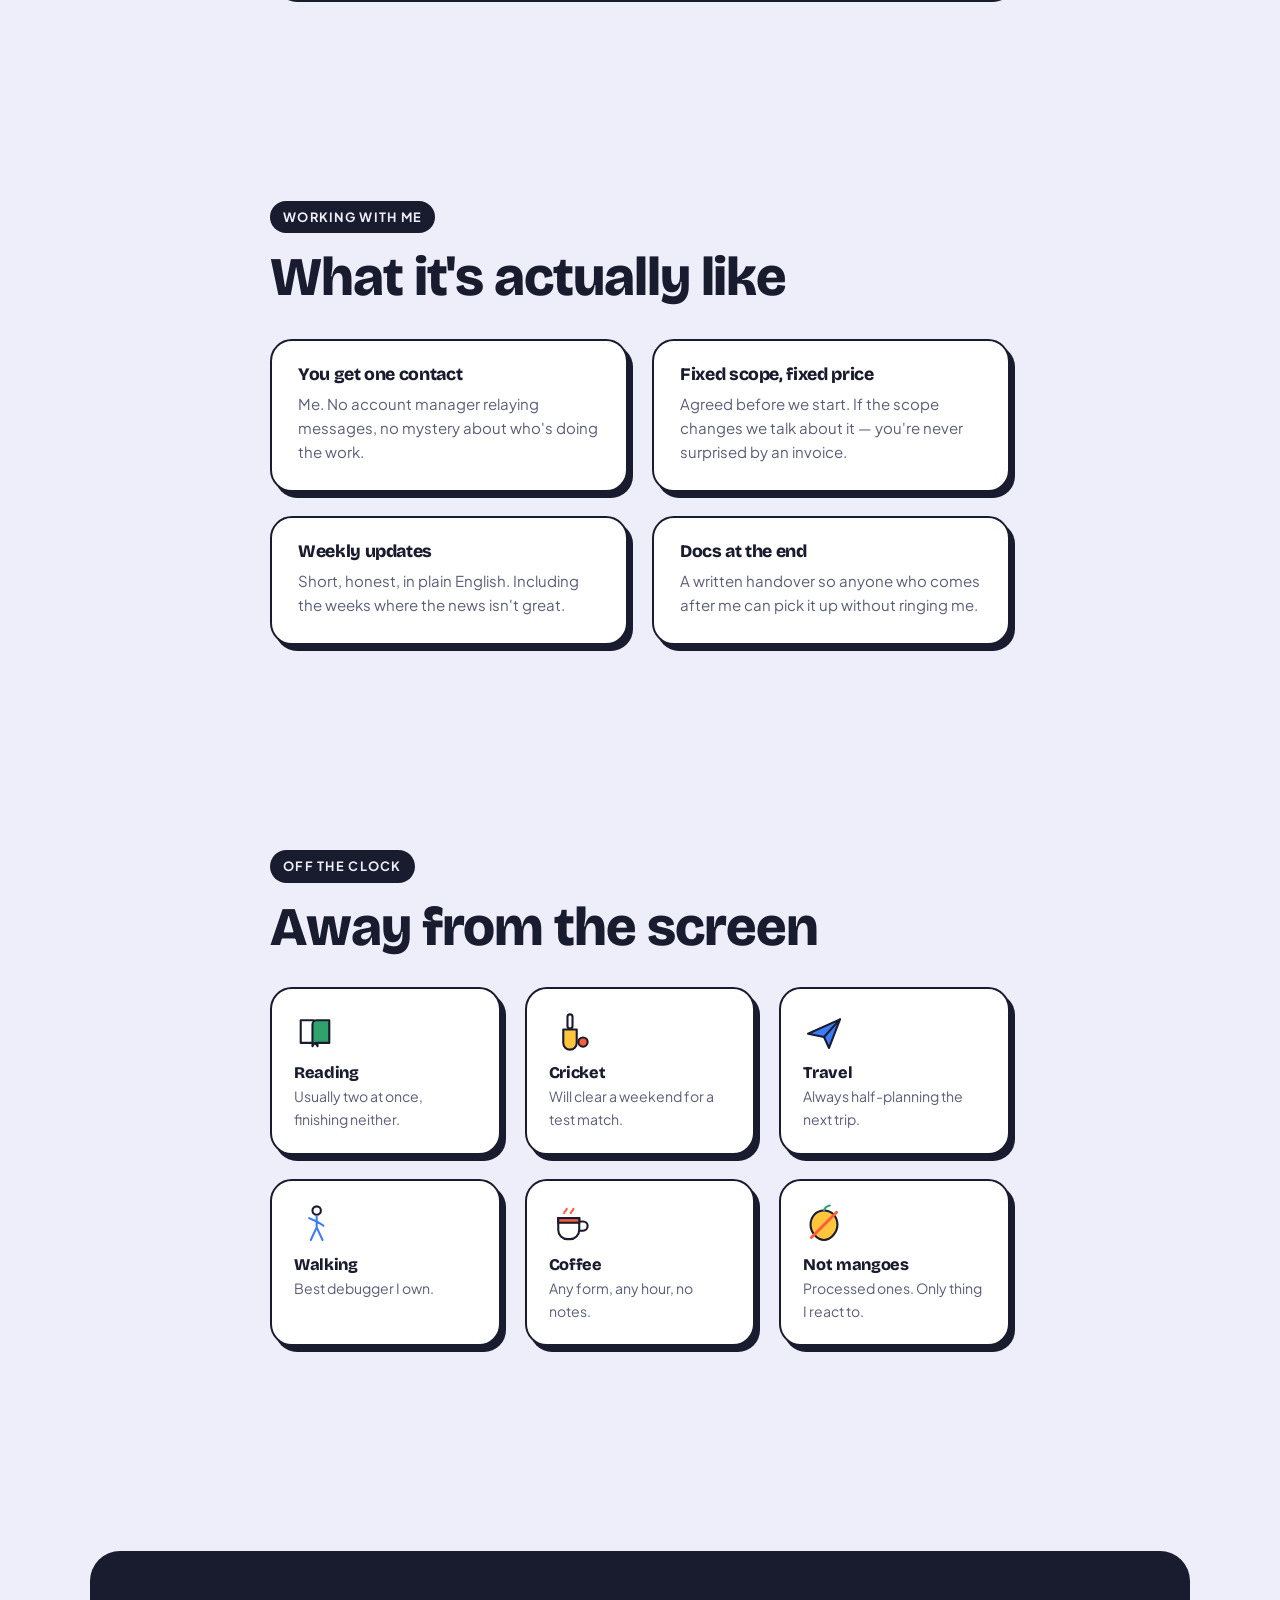
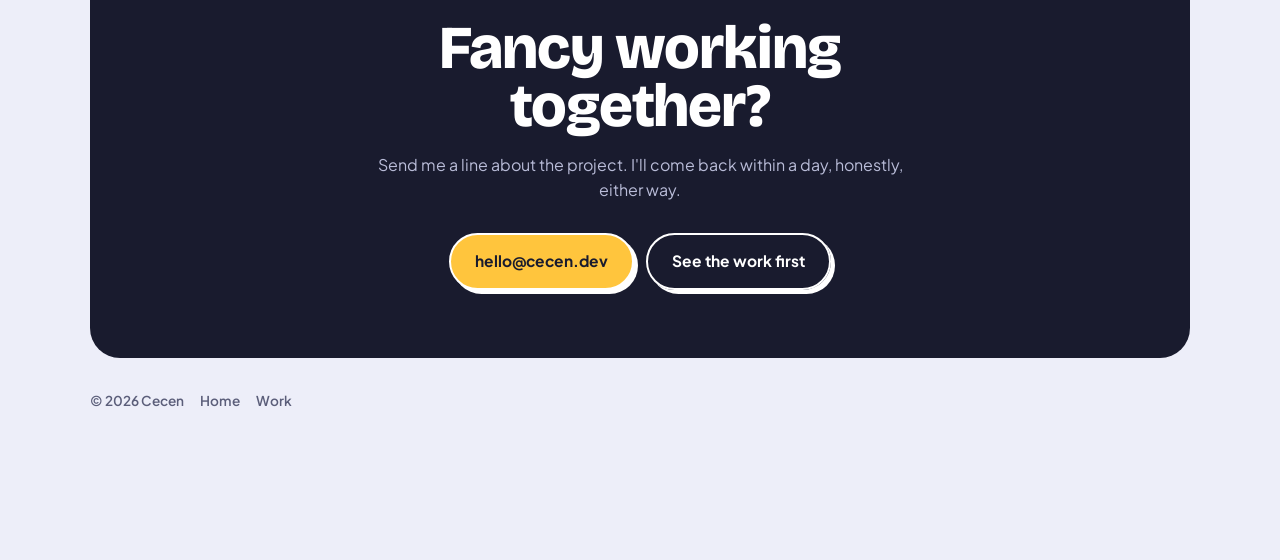
==== commit defdbe91: "Update about.html" ====
--- a/about.html
+++ b/about.html
@@ -26,22 +26,25 @@
       <span class="eyeb">What's his deal?</span>
       <h1 style="font-size:clamp(2.2rem,6vw,4rem);max-width:15ch;margin-bottom:16px" data-kin>8+ years, countless builds</h1>
       <p class="lead">I’m Cenen, a professional web developer and designer with more than 8 years of experience building user-friendly, high-performing websites. I work across design, development, testing and handover, helping businesses turn ideas into websites that actually work.</p>
-    </div>
-    <div class="about-stats">
-  <div class="about-stat">
-    <strong>8+</strong>
-    <span>Years building<br>for the web</span>
+ <div style="display:flex;gap:12px;margin-top:28px;flex-wrap:wrap">
+
+  <div style="background:#fff;border:2px solid var(--ink);border-radius:16px;padding:14px 18px;box-shadow:4px 4px 0 var(--ink);min-width:120px">
+    <strong style="display:block;font-family:'Bricolage Grotesque';font-size:1.5rem;line-height:1">8+</strong>
+    <span style="display:block;font-size:.72rem;color:var(--ink2);margin-top:6px">Years building<br>for the web</span>
   </div>
 
-  <div class="about-stat">
-    <strong>100+</strong>
-    <span>Websites<br>& projects</span>
+  <div style="background:#fff;border:2px solid var(--ink);border-radius:16px;padding:14px 18px;box-shadow:4px 4px 0 var(--ink);min-width:120px">
+    <strong style="display:block;font-family:'Bricolage Grotesque';font-size:1.5rem;line-height:1">100+</strong>
+    <span style="display:block;font-size:.72rem;color:var(--ink2);margin-top:6px">Websites<br>& projects</span>
   </div>
 
-  <div class="about-stat">
-    <strong>END-TO-END</strong>
-    <span>Design → Build<br>→ Launch</span>
+  <div style="background:#fff;border:2px solid var(--ink);border-radius:16px;padding:14px 18px;box-shadow:4px 4px 0 var(--ink);min-width:145px">
+    <strong style="display:block;font-family:'Bricolage Grotesque';font-size:1.15rem;line-height:1">END-TO-END</strong>
+    <span style="display:block;font-size:.72rem;color:var(--ink2);margin-top:6px">Design → Build<br>→ Launch</span>
   </div>
+
+</div>
+   
 </div>
     <div id="portrait" class="plx" data-plx="-6"></div>
   </div>
@@ -101,9 +104,9 @@
 document.addEventListener('DOMContentLoaded',()=>{
   document.getElementById('portrait').innerHTML = artCecen();
 
-  const bits=[['s-coffee','Coffee, any hour'],['s-bat','Cricket obsessive'],['s-plane','Always planning a trip'],
-    ['s-book','Reader'],['s-mango','Allergic to processed mango'],['s-walk','Walks to debug'],
-    ['s-code','7 years in'],['s-cart','Shopify nerd'],['s-bolt','Fast sites only'],['s-star','30+ launches']];
+ const bits=[['s-coffee','Coffee, any hour'],['s-bat','Cricket obsessive'],['s-plane','Like to explore'],
+    ['s-book','Reader'],['s-walk','Walks to debug'],
+    ['s-code','8+ years building'],['s-layers','Full-stack builder'],['s-bolt','Fast sites only'],['s-compass','Worked across multiple niches']];
   document.getElementById('rail').innerHTML=[...bits,...bits]
     .map(([id,t])=>`<span class="mini"><svg width="25" height="25"><use href="#${id}"/></svg>${t}</span>`).join('');
 
@@ -113,7 +116,7 @@
     ['2018','Freelancer','Independent contracts','Learned to talk to clients, not just code.'],
     ['2020','Fullstack Developer','CX Technologies','Bigger builds, real teams, real deadlines.'],
     ['2023','Designer','Mark Wilson and others','Moved properly into the design side.'],
-    ['2024','Project work','Selected clients','Picking the work I want. Still going.'],
+    ['2026','Project work','Selected clients','Picking the work I want. Still going.'],
   ];
   document.getElementById('road').innerHTML=road.map(([y,r,c,n])=>`
     <div class="card" style="display:grid;grid-template-columns:84px 1fr;gap:18px;align-items:center;padding:18px 22px">
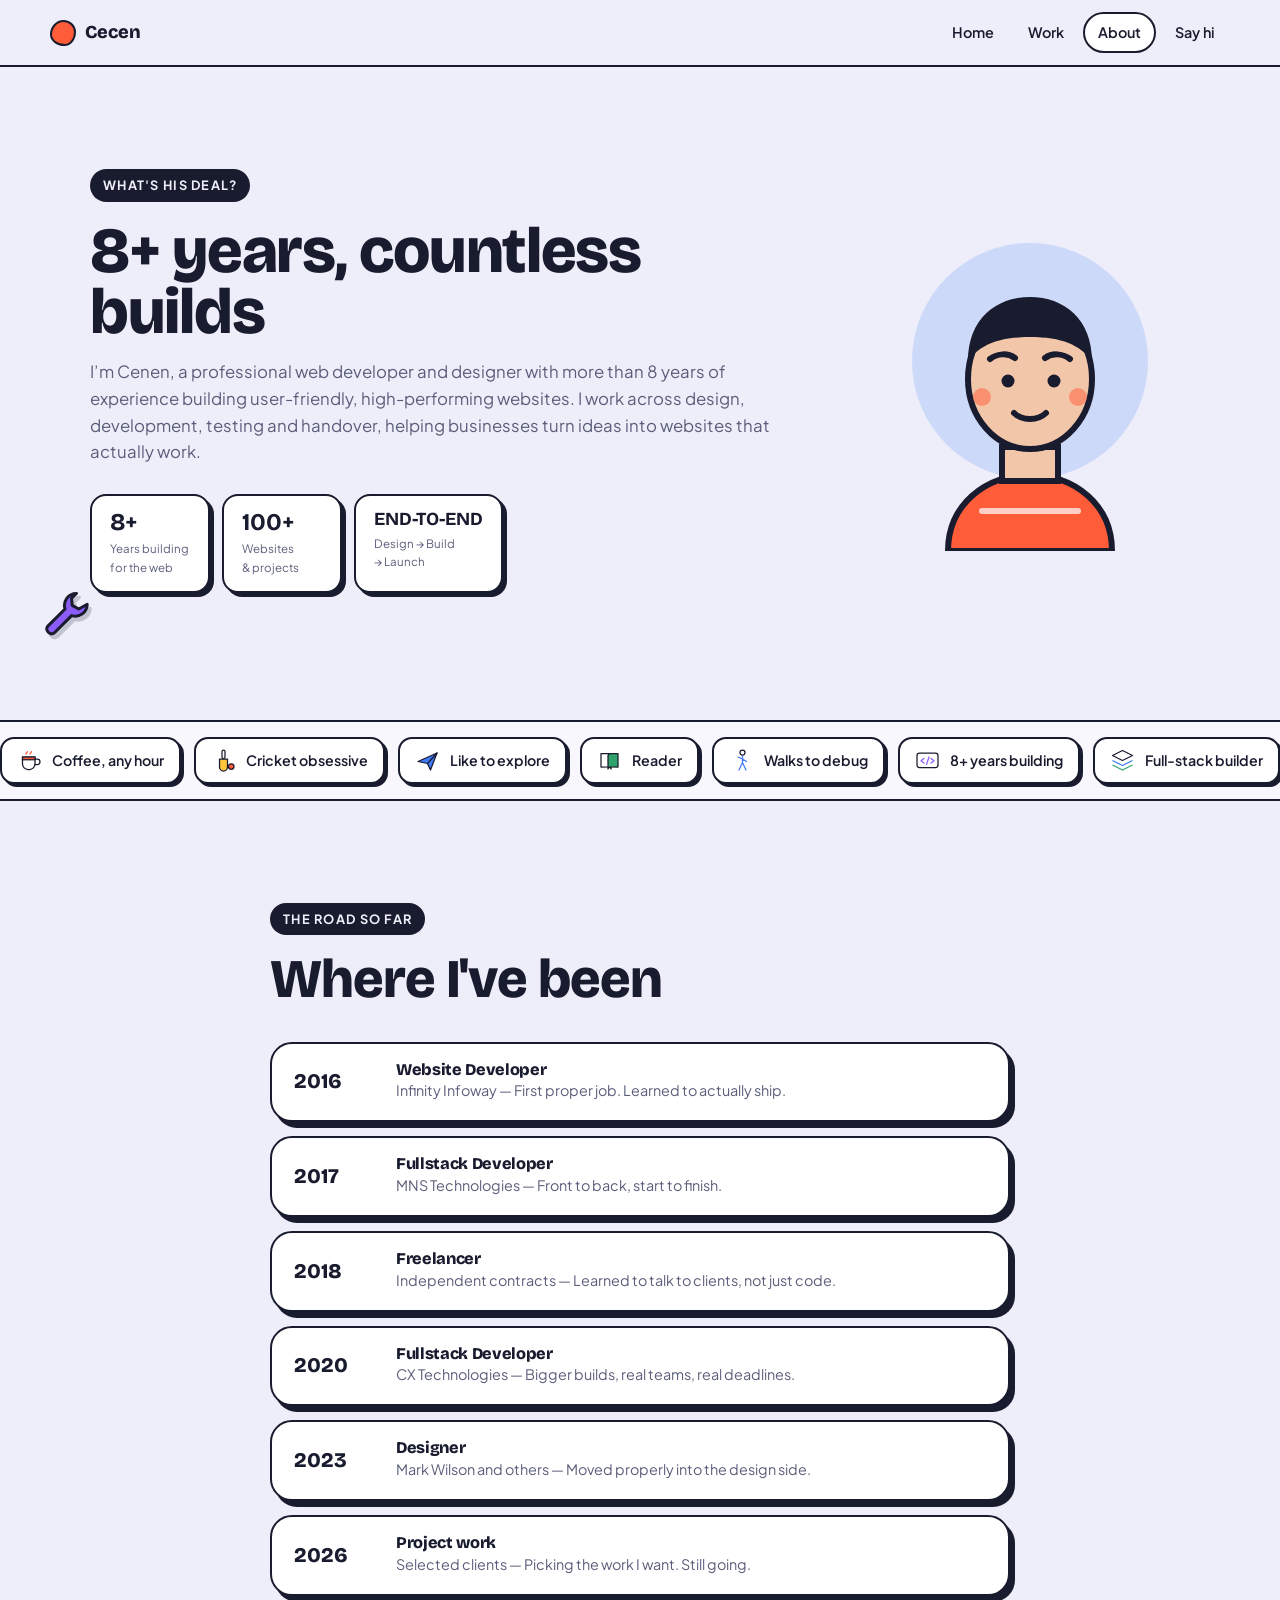
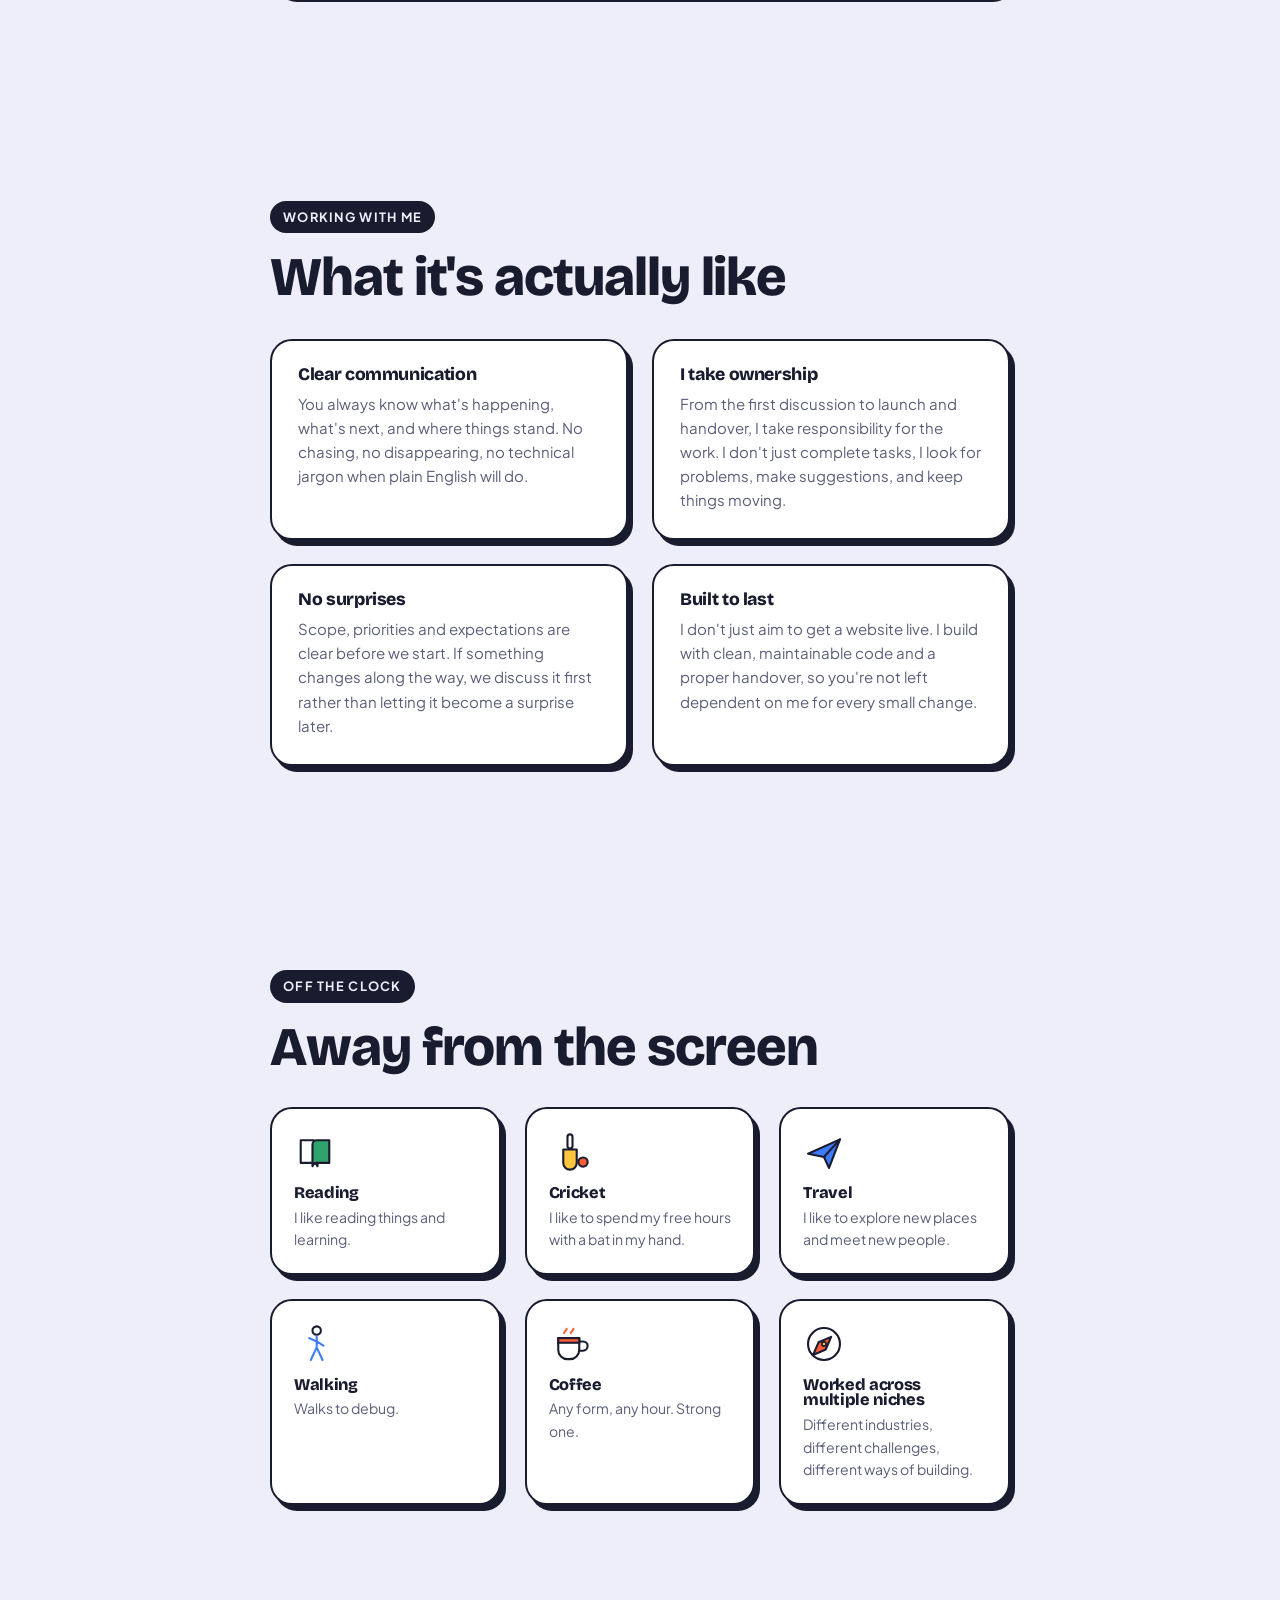
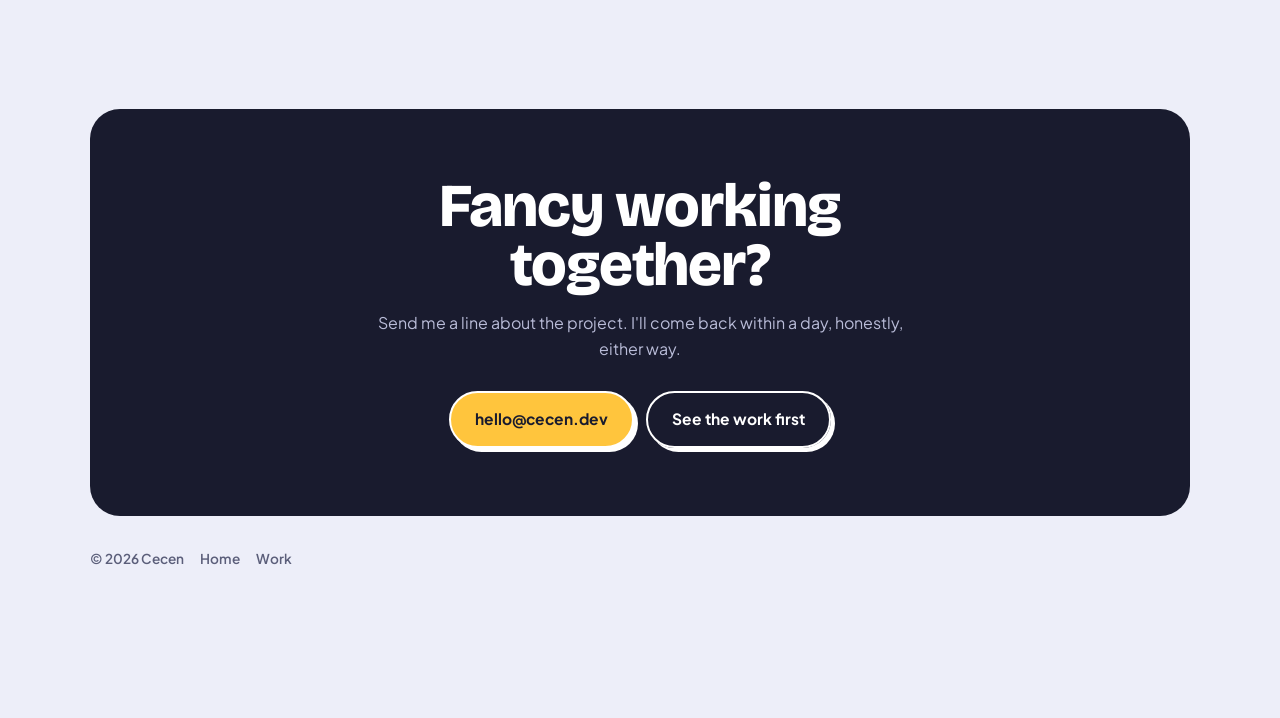
==== commit 49976da1: "Update about.html" ====
--- a/about.html
+++ b/about.html
@@ -68,10 +68,10 @@
     <span class="eyeb">Working with me</span>
     <h2 class="big" data-kin>What it's actually like</h2>
     <div class="grid" style="grid-template-columns:repeat(auto-fit,minmax(250px,1fr));margin-top:36px">
-      <div class="card" style="padding:26px"><h3 style="font-size:1.1rem;margin-bottom:8px">You get one contact</h3><p style="margin:0;color:var(--ink2);font-size:.94rem">Me. No account manager relaying messages, no mystery about who's doing the work.</p></div>
-      <div class="card" style="padding:26px"><h3 style="font-size:1.1rem;margin-bottom:8px">Fixed scope, fixed price</h3><p style="margin:0;color:var(--ink2);font-size:.94rem">Agreed before we start. If the scope changes we talk about it — you're never surprised by an invoice.</p></div>
-      <div class="card" style="padding:26px"><h3 style="font-size:1.1rem;margin-bottom:8px">Weekly updates</h3><p style="margin:0;color:var(--ink2);font-size:.94rem">Short, honest, in plain English. Including the weeks where the news isn't great.</p></div>
-      <div class="card" style="padding:26px"><h3 style="font-size:1.1rem;margin-bottom:8px">Docs at the end</h3><p style="margin:0;color:var(--ink2);font-size:.94rem">A written handover so anyone who comes after me can pick it up without ringing me.</p></div>
+      <div class="card" style="padding:26px"><h3 style="font-size:1.1rem;margin-bottom:8px">Clear communication</h3><p style="margin:0;color:var(--ink2);font-size:.94rem">You always know what's happening, what's next, and where things stand. No chasing, no disappearing, no technical jargon when plain English will do.</p></div>
+      <div class="card" style="padding:26px"><h3 style="font-size:1.1rem;margin-bottom:8px">I take ownership</h3><p style="margin:0;color:var(--ink2);font-size:.94rem">From the first discussion to launch and handover, I take responsibility for the work. I don't just complete tasks, I look for problems, make suggestions, and keep things moving.</p></div>
+      <div class="card" style="padding:26px"><h3 style="font-size:1.1rem;margin-bottom:8px">No surprises</h3><p style="margin:0;color:var(--ink2);font-size:.94rem">Scope, priorities and expectations are clear before we start. If something changes along the way, we discuss it first rather than letting it become a surprise later.</p></div>
+      <div class="card" style="padding:26px"><h3 style="font-size:1.1rem;margin-bottom:8px">Built to last</h3><p style="margin:0;color:var(--ink2);font-size:.94rem">I don't just aim to get a website live. I build with clean, maintainable code and a proper handover, so you're not left dependent on me for every small change.</p></div>
     </div>
   </div>
 </section>
@@ -125,12 +125,12 @@
       <p style="margin:2px 0 0;color:var(--ink2);font-size:.9rem">${c} — ${n}</p></div>
     </div>`).join('');
 
-  const hob=[['s-book','Reading','Usually two at once, finishing neither.'],
-    ['s-bat','Cricket','Will clear a weekend for a test match.'],
-    ['s-plane','Travel','Always half-planning the next trip.'],
-    ['s-walk','Walking','Best debugger I own.'],
-    ['s-coffee','Coffee','Any form, any hour, no notes.'],
-    ['s-mango','Not mangoes','Processed ones. Only thing I react to.']];
+  const hob=[['s-book','Reading','I like reading things and learning.'],
+    ['s-bat','Cricket','I like to spend my free hours with a bat in my hand.'],
+    ['s-plane','Travel','I like to explore new places and meet new people.'],
+    ['s-walk','Walking','Walks to debug.'],
+    ['s-coffee','Coffee','Any form, any hour. Strong one.'],
+    ['s-compass','Worked across multiple niches','Different industries, different challenges, different ways of building.']];
   document.getElementById('hobbies').innerHTML=hob.map(([id,t,d])=>`
     <div class="card" style="padding:22px">
       <svg width="42" height="42" style="margin-bottom:12px"><use href="#${id}"/></svg>
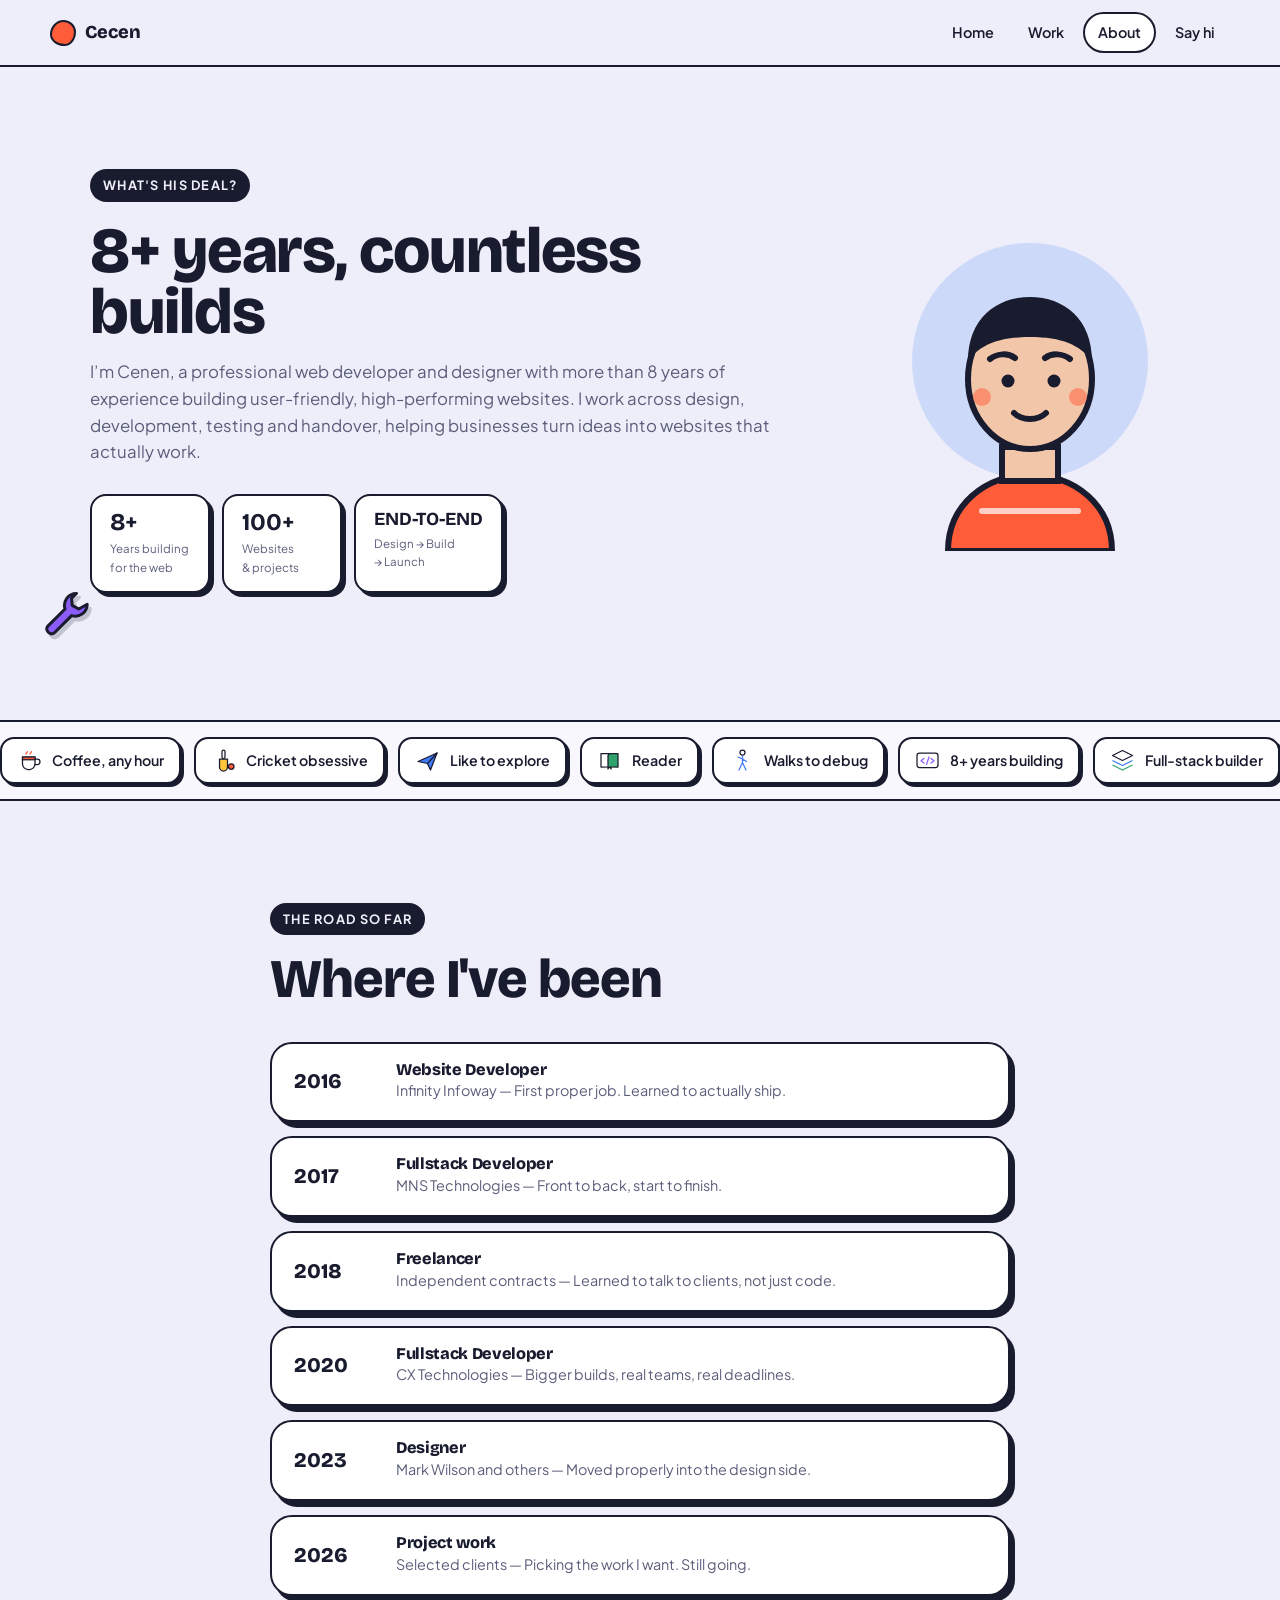
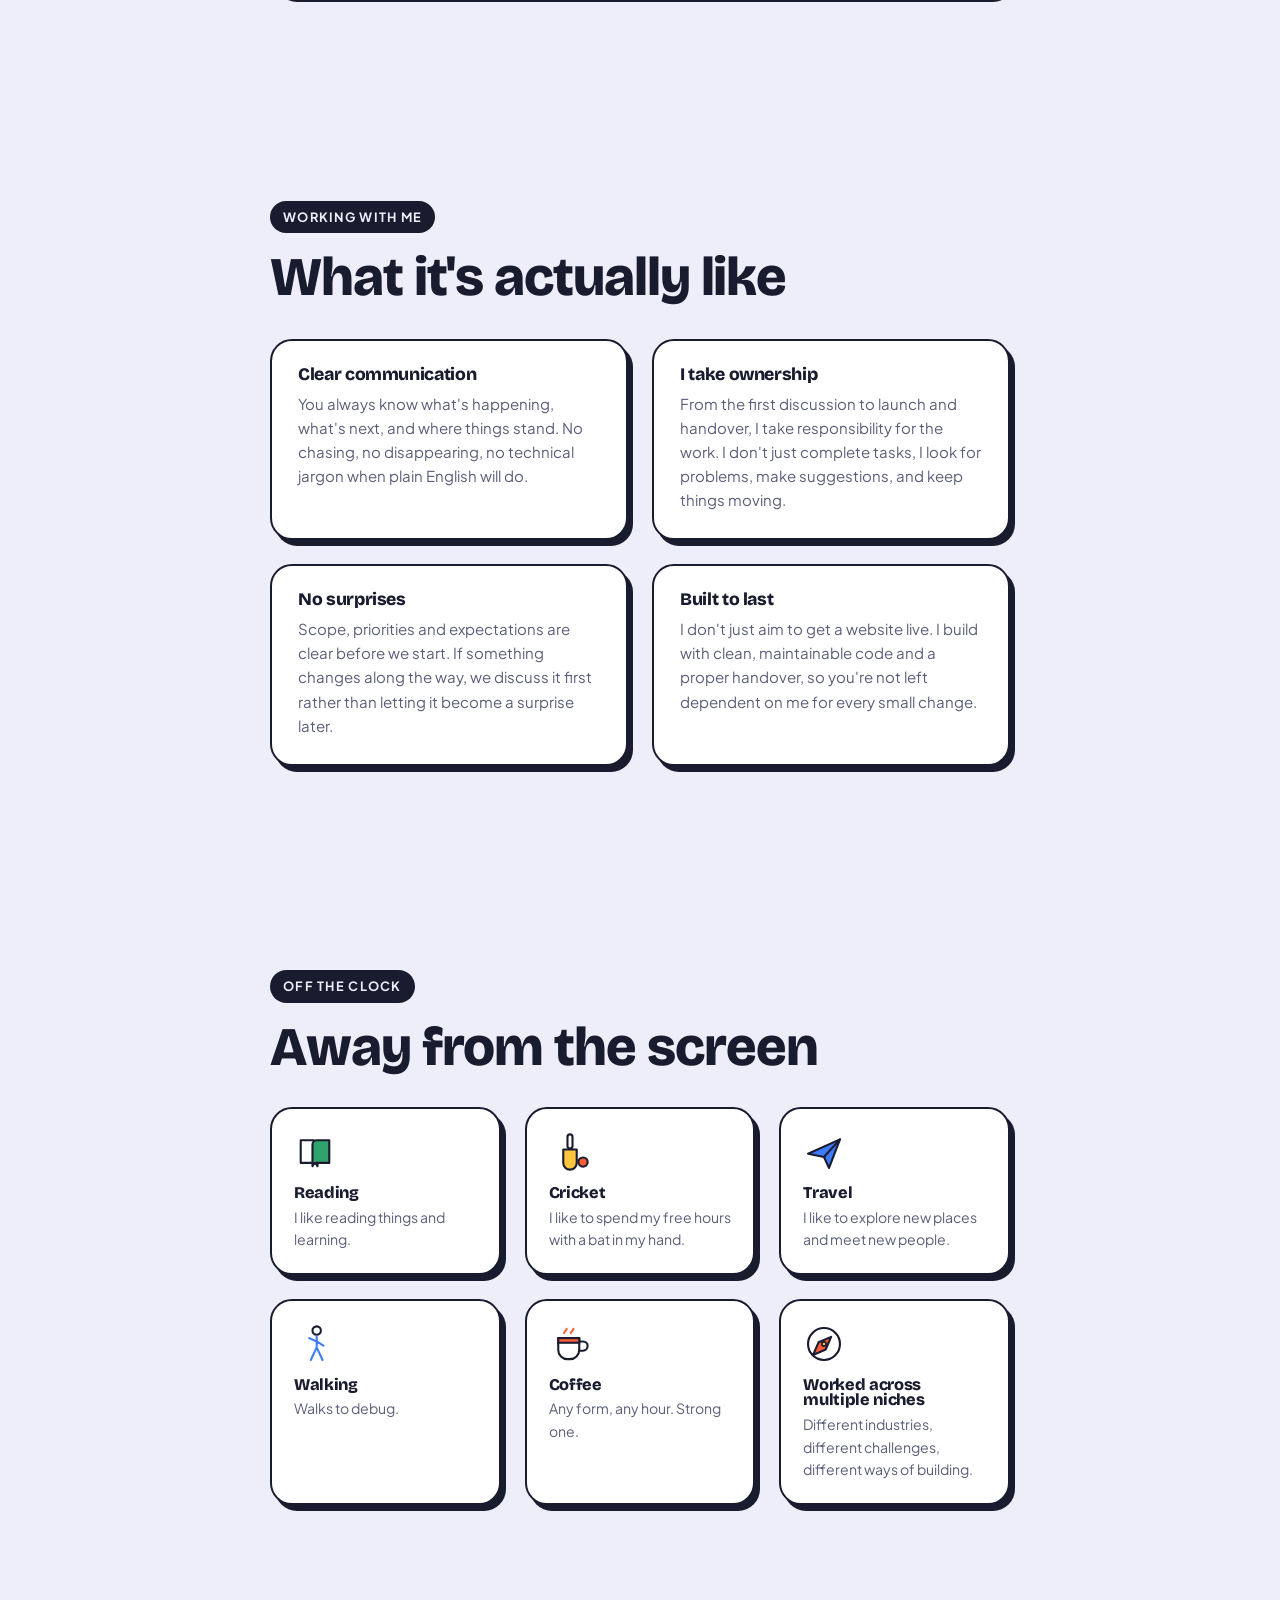
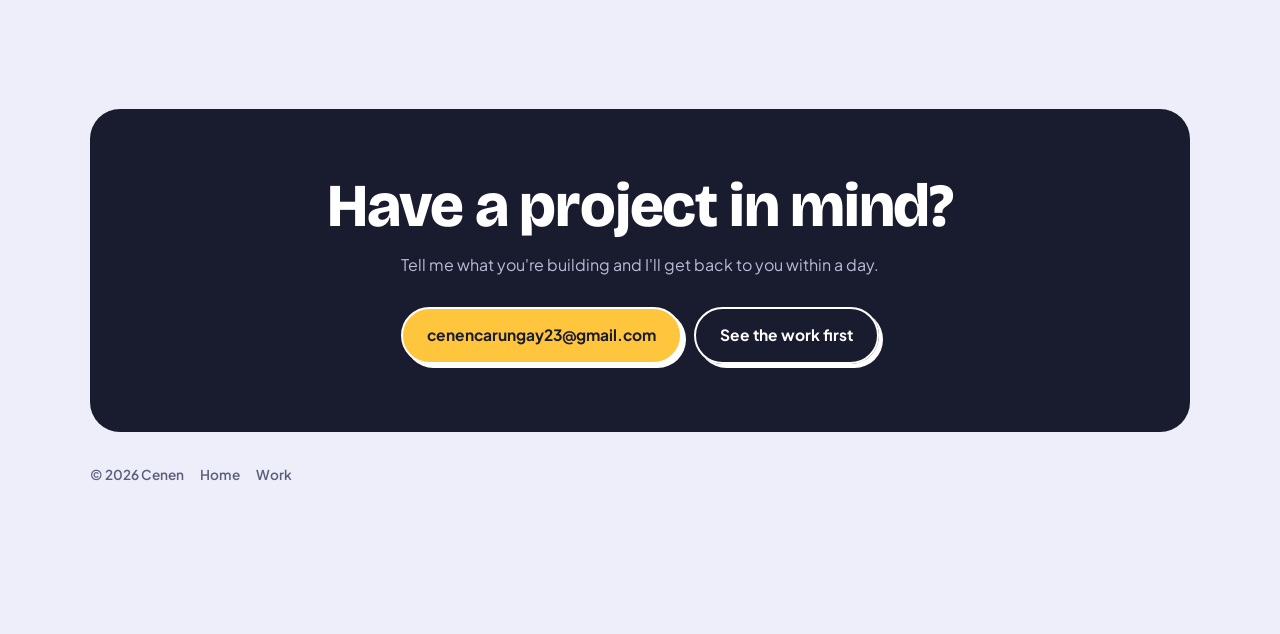
==== commit 23dc6be6: "Update about.html" ====
--- a/about.html
+++ b/about.html
@@ -88,14 +88,14 @@
 <section class="blk rv">
   <div class="wrap">
     <div class="finale">
-      <h2>Fancy working together?</h2>
-      <p>Send me a line about the project. I'll come back within a day, honestly, either way.</p>
+      <h2>Have a project in mind?</h2>
+      <p>Tell me what you're building and I'll get back to you within a day.</p>
       <div class="cta" style="justify-content:center">
-        <a href="mailto:hello@cecen.dev" class="btn sun">hello@cecen.dev</a>
+        <a href="mailto:cenencarungay23@gmail.com" class="btn sun">cenencarungay23@gmail.com</a>
         <a href="work.html" class="btn ghost">See the work first</a>
       </div>
     </div>
-    <div class="foot"><span>© 2026 Cecen</span><a href="index.html">Home</a><a href="work.html">Work</a></div>
+    <div class="foot"><span>© 2026 Cenen</span><a href="index.html">Home</a><a href="work.html">Work</a></div>
   </div>
 </section>
 
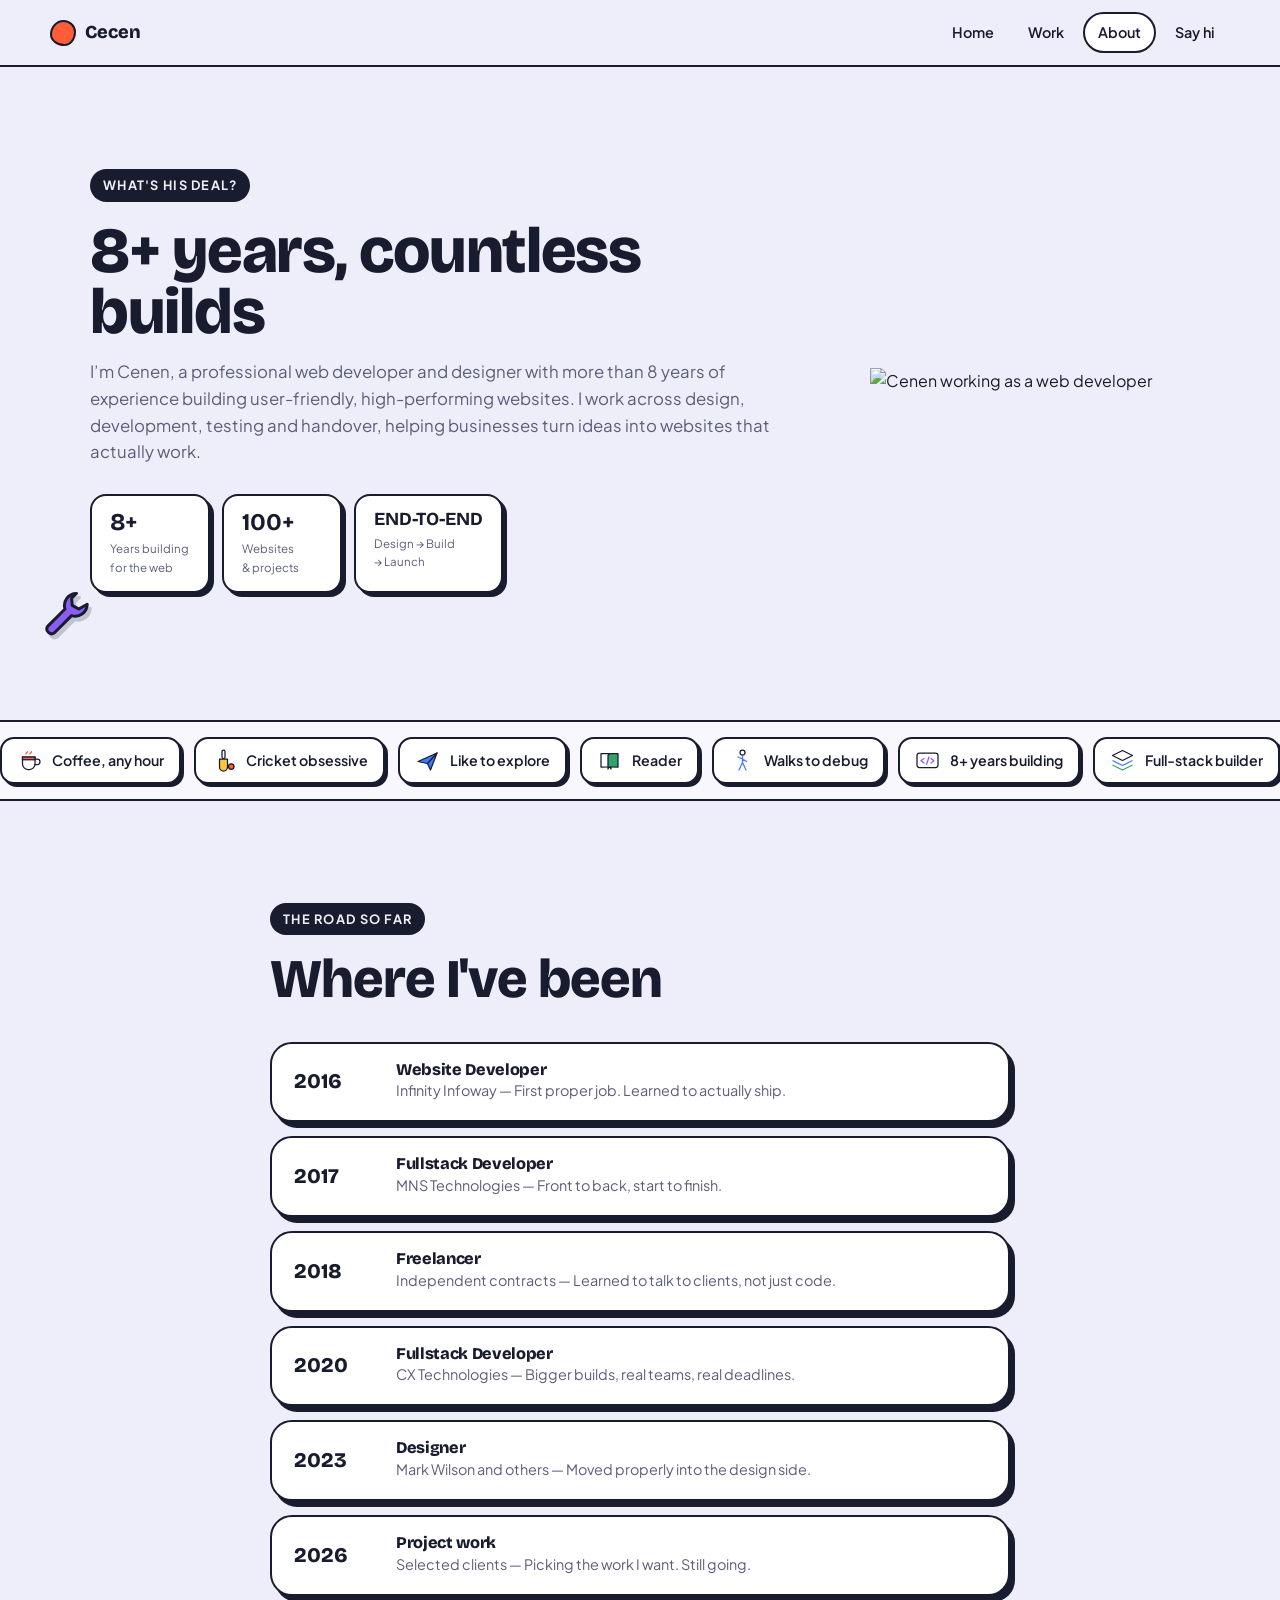
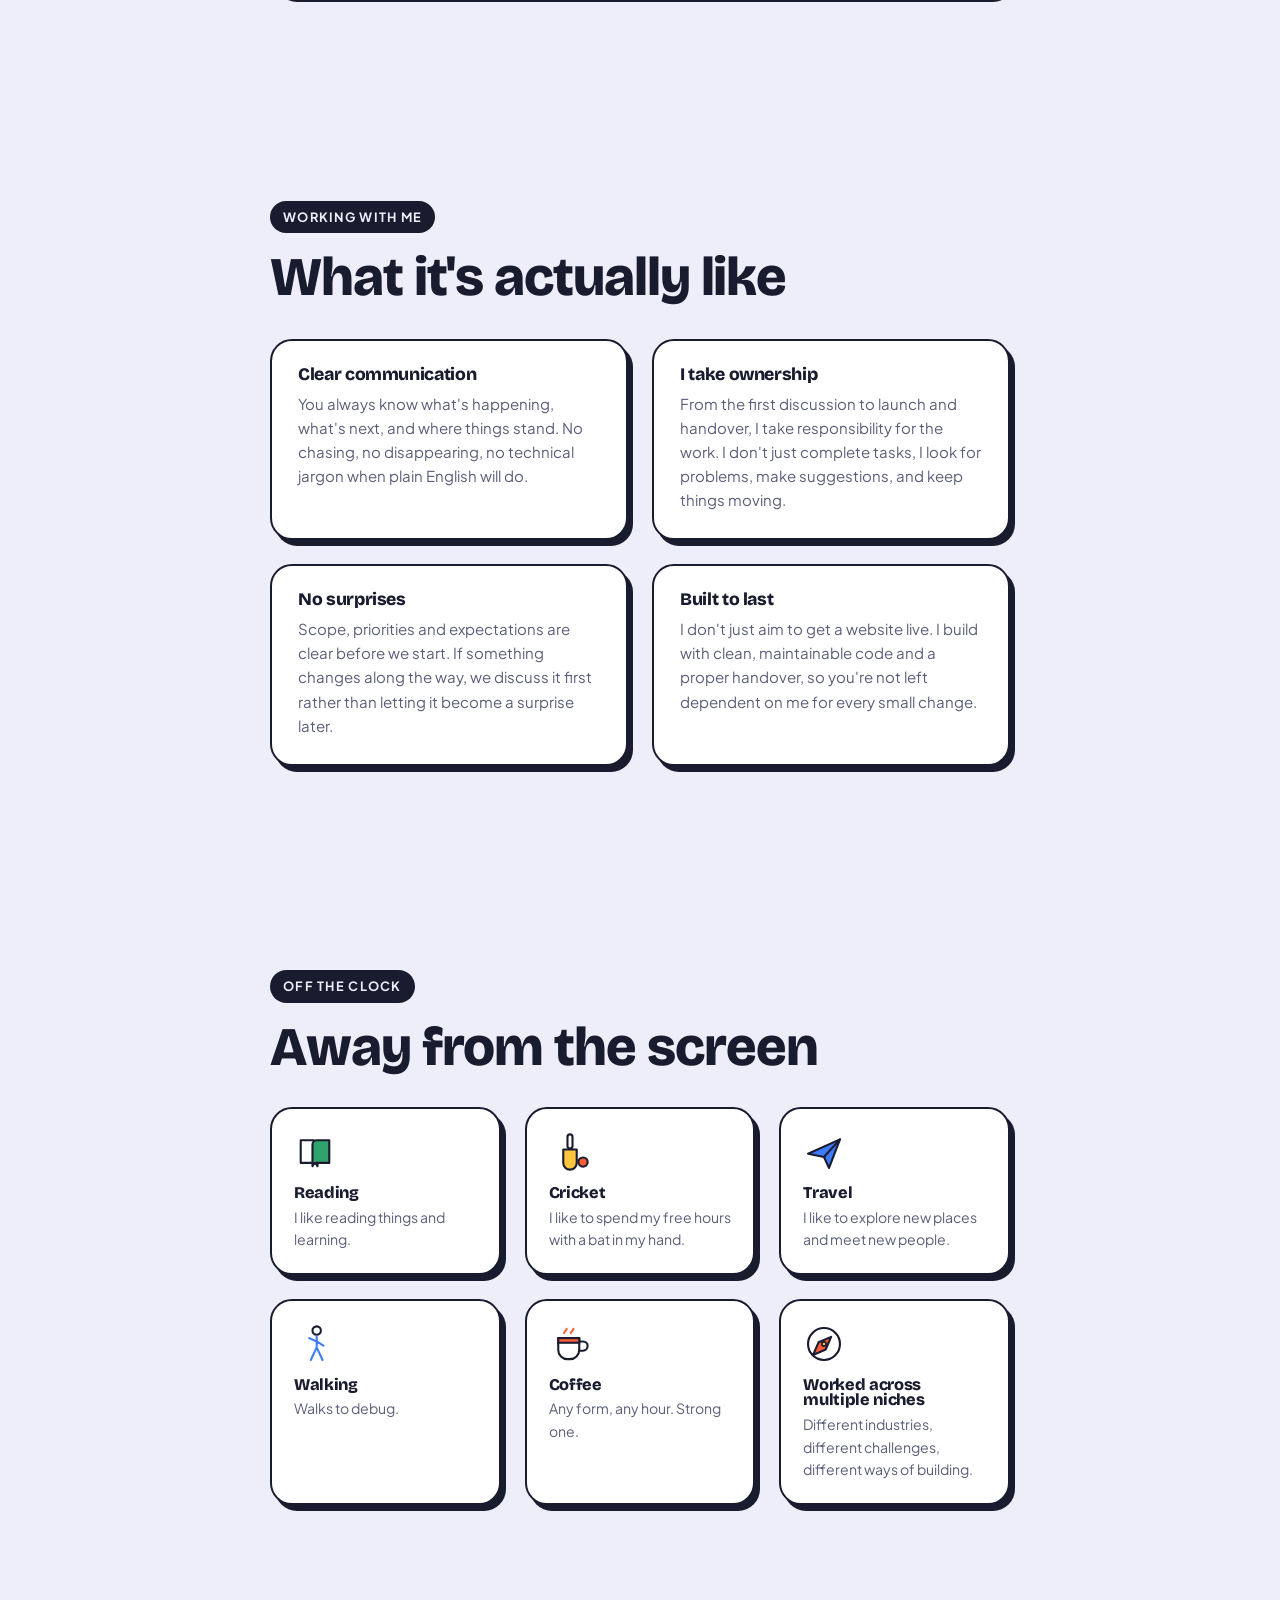
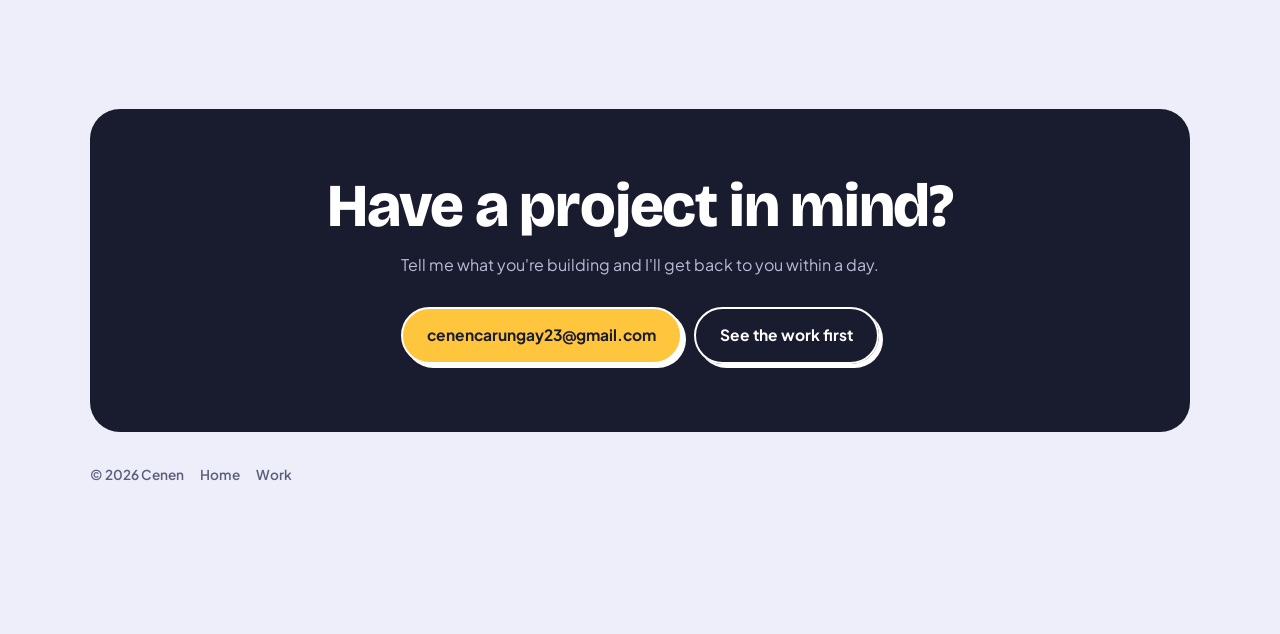
==== commit 32ac0eb3: "Update about.html" ====
--- a/about.html
+++ b/about.html
@@ -46,7 +46,9 @@
 </div>
    
 </div>
-    <div id="portrait" class="plx" data-plx="-6"></div>
+    <div id="portrait" class="plx" data-plx="-6">
+  <img src="Images/coder.png" alt="Cenen working as a web developer">
+</div>
   </div>
   <span class="sticker" style="--r:-11deg;bottom:8%;left:3%"><svg width="60" height="60"><use href="#s-wrench"/></svg></span>
 </section>
@@ -102,7 +104,7 @@
 <script src="app.js"></script>
 <script>
 document.addEventListener('DOMContentLoaded',()=>{
-  document.getElementById('portrait').innerHTML = artCecen();
+ 
 
  const bits=[['s-coffee','Coffee, any hour'],['s-bat','Cricket obsessive'],['s-plane','Like to explore'],
     ['s-book','Reader'],['s-walk','Walks to debug'],
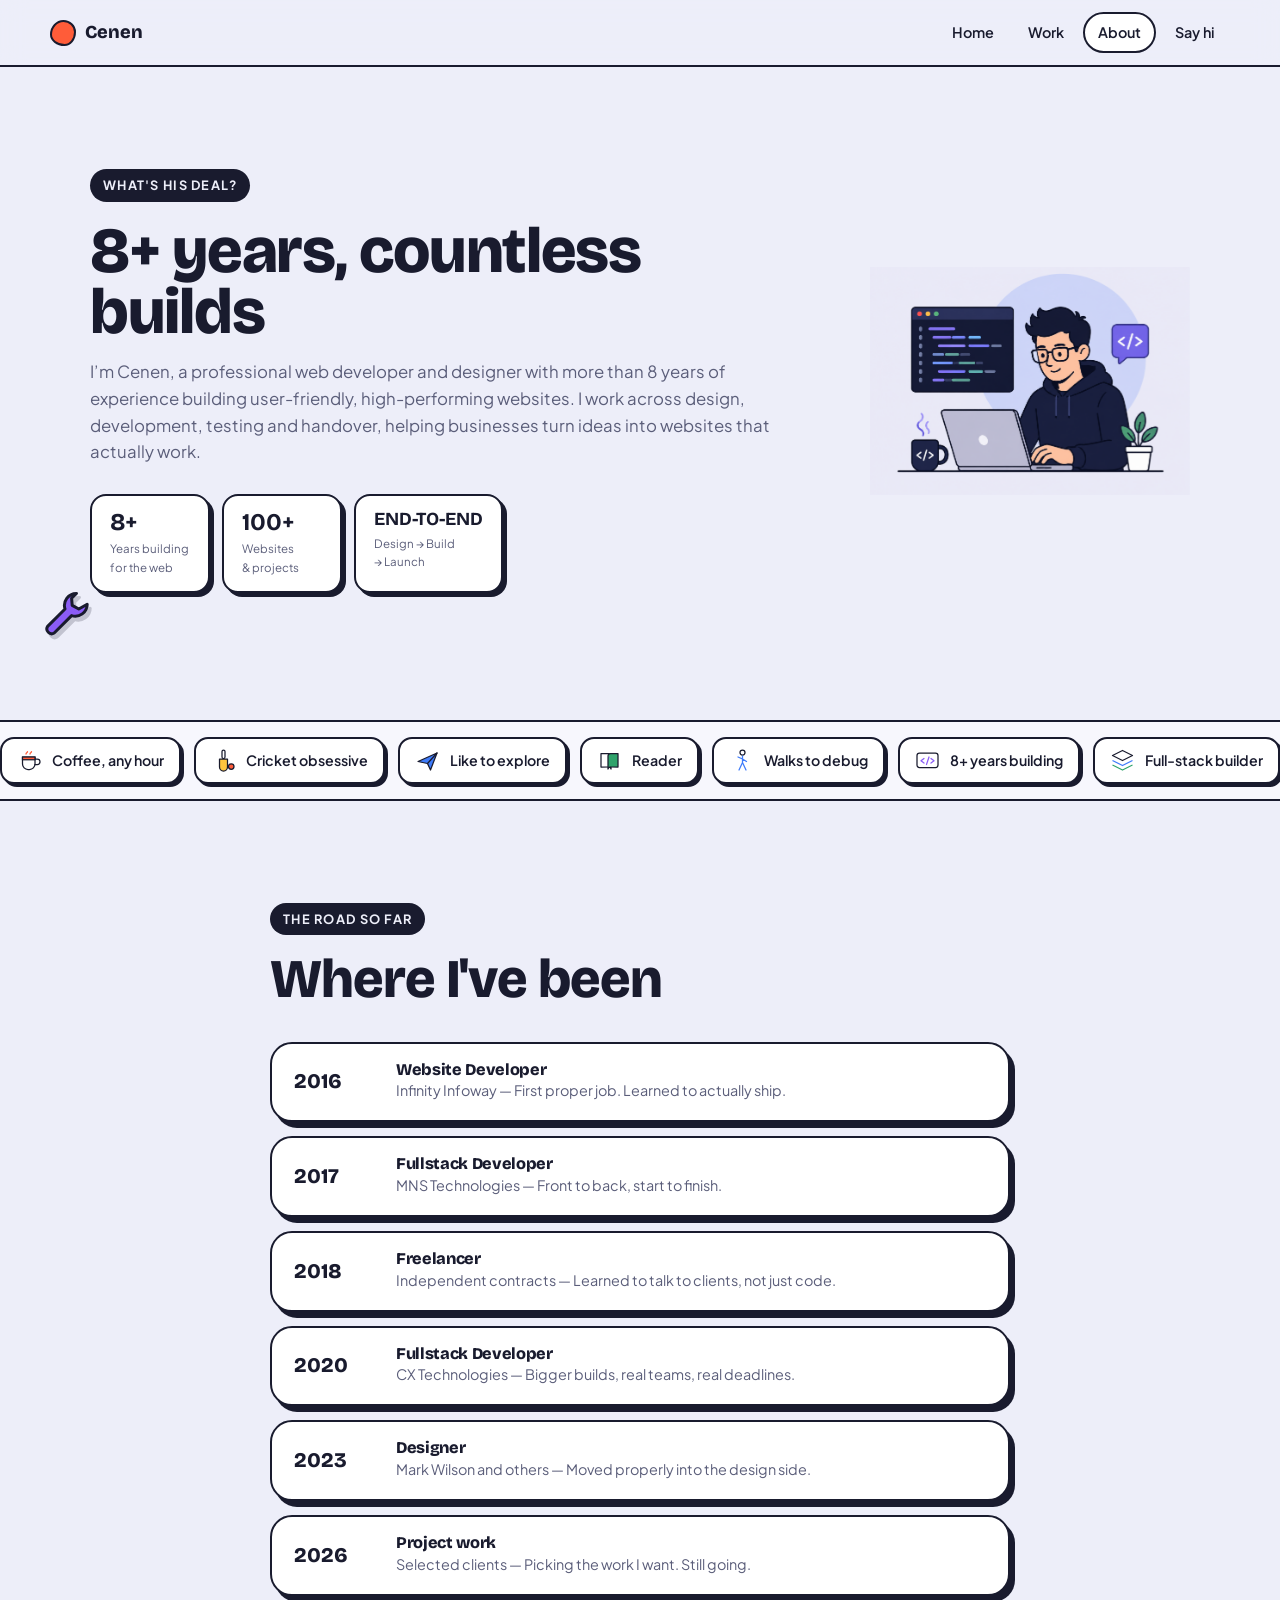
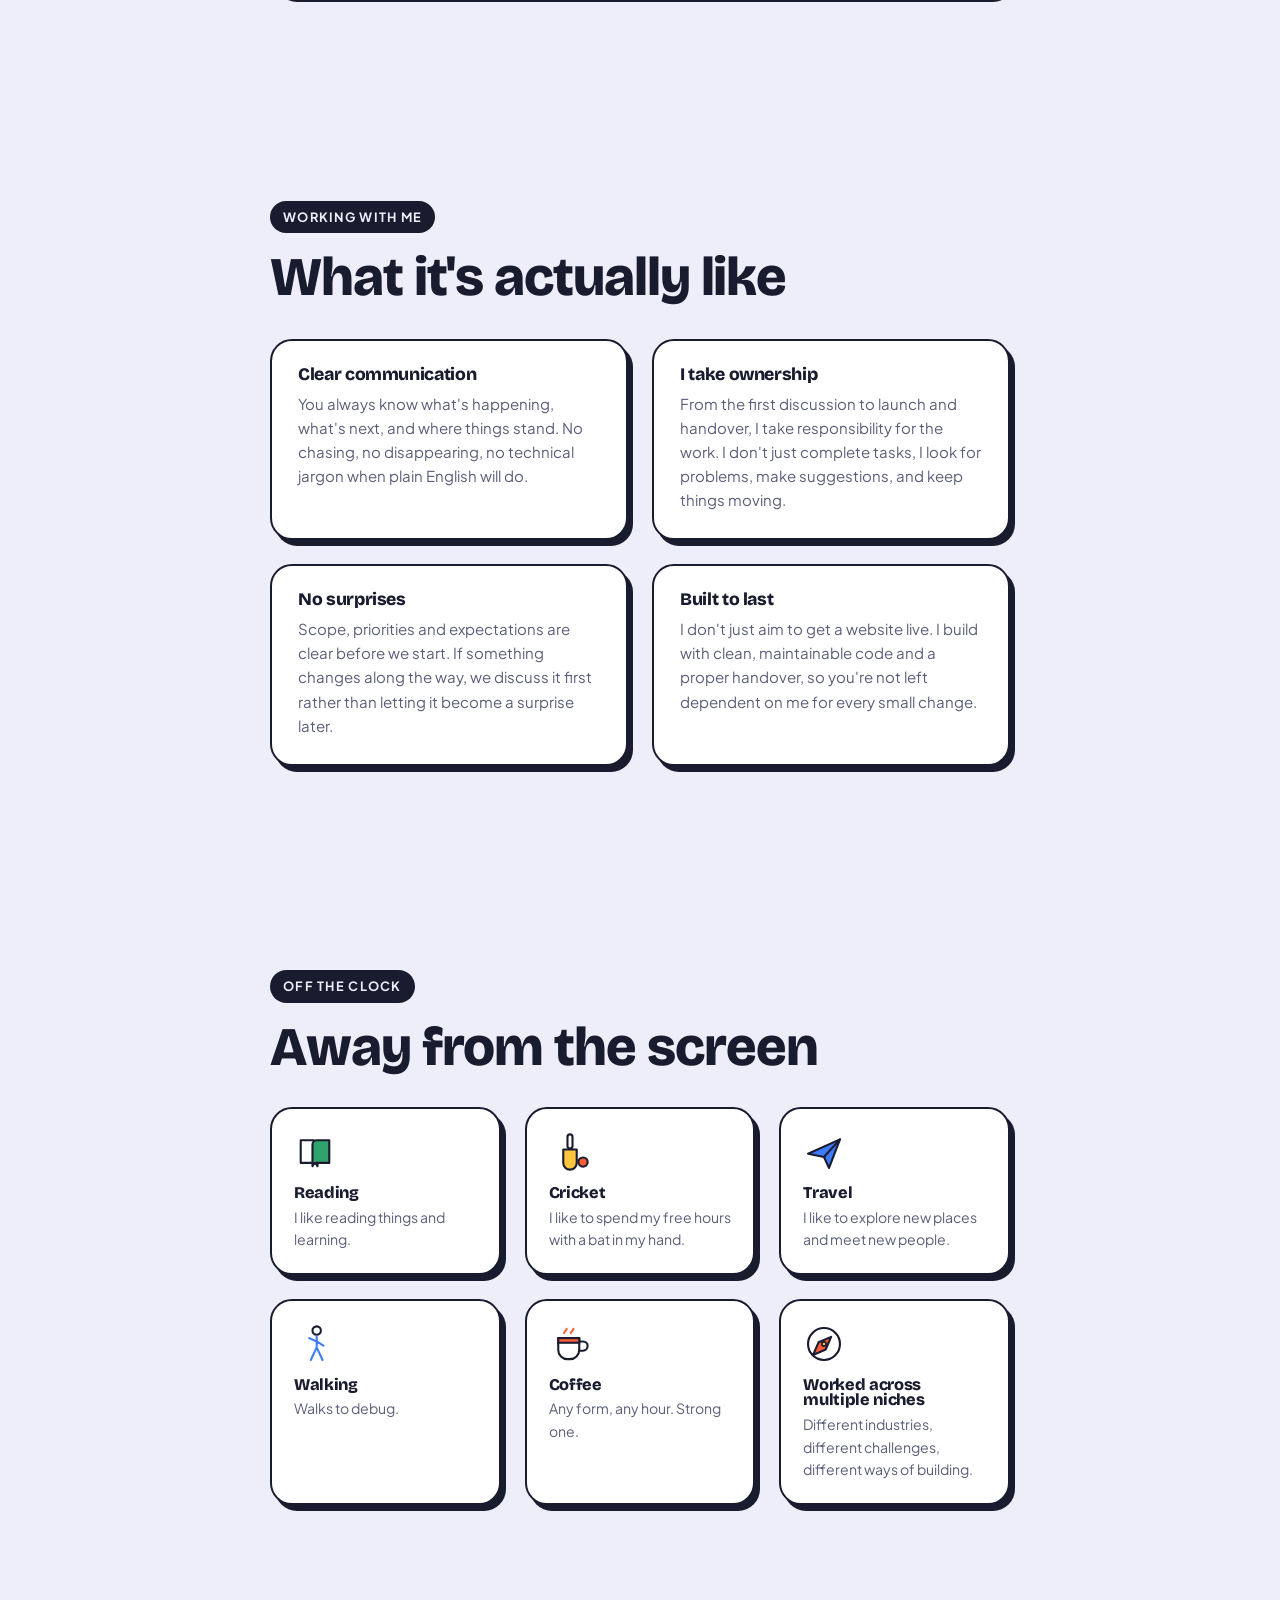
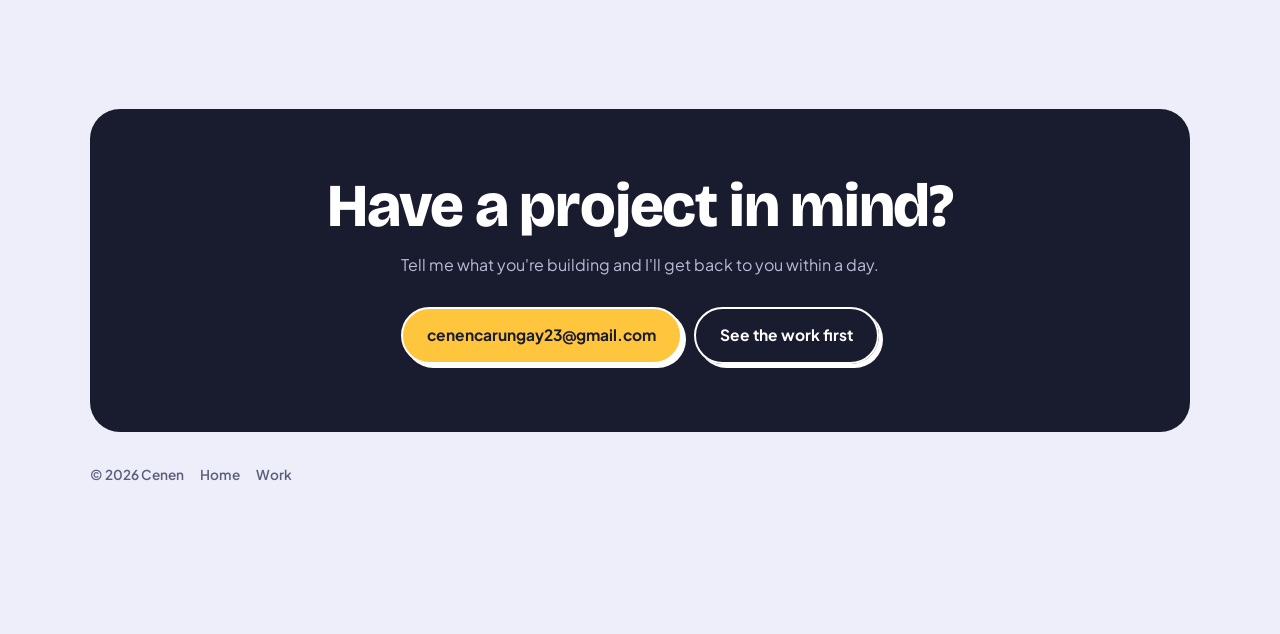
==== commit de4a4265: "Update about.html" ====
--- a/about.html
+++ b/about.html
@@ -13,10 +13,10 @@
 <body>
 
 <nav class="top"><div class="wrap in">
-  <a class="brand" href="index.html"><span class="blob"></span> Cecen</a>
+  <a class="brand" href="index.html"><span class="blob"></span> Cenen</a>
   <div class="links">
     <a href="index.html">Home</a><a href="work.html">Work</a><a href="about.html">About</a>
-    <a href="mailto:hello@cecen.dev">Say hi</a>
+    <a href="mailto:cenencarungay23@gmail.com">Say hi</a>
   </div>
 </div></nav>
 
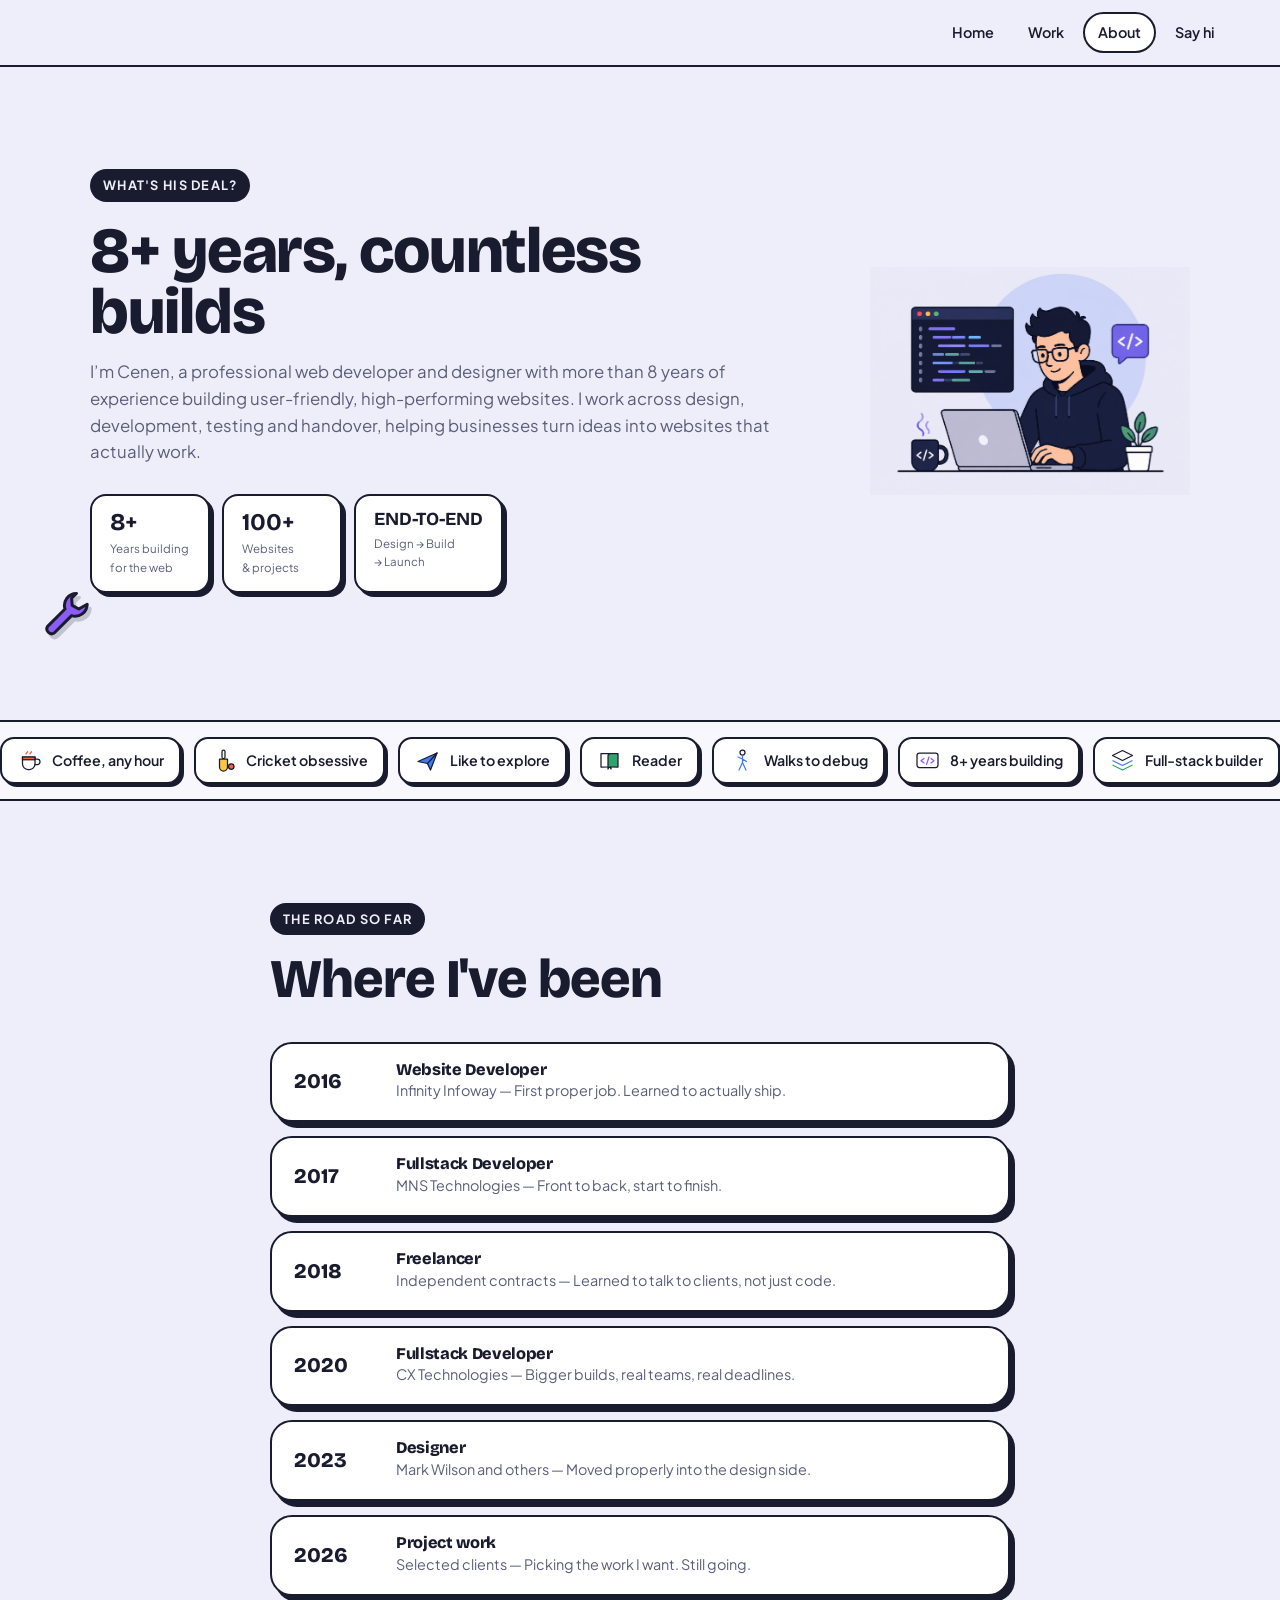
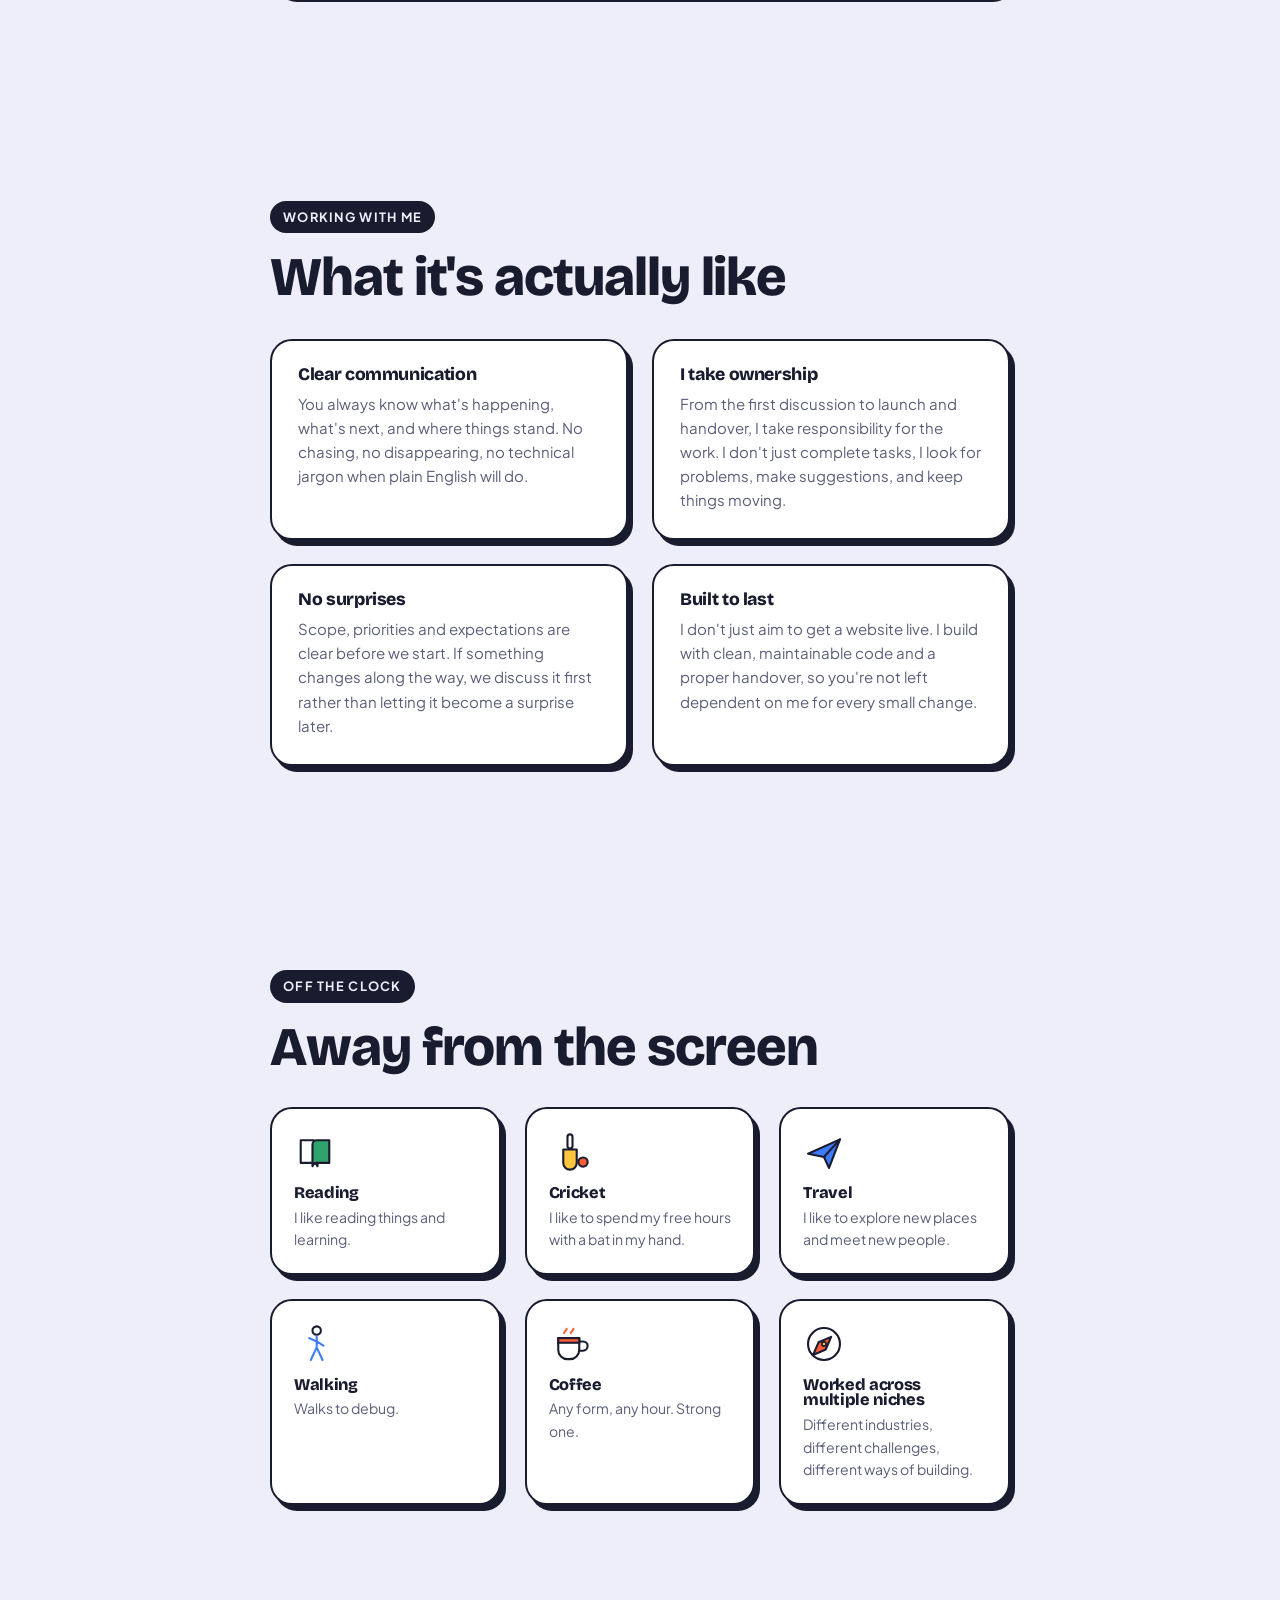
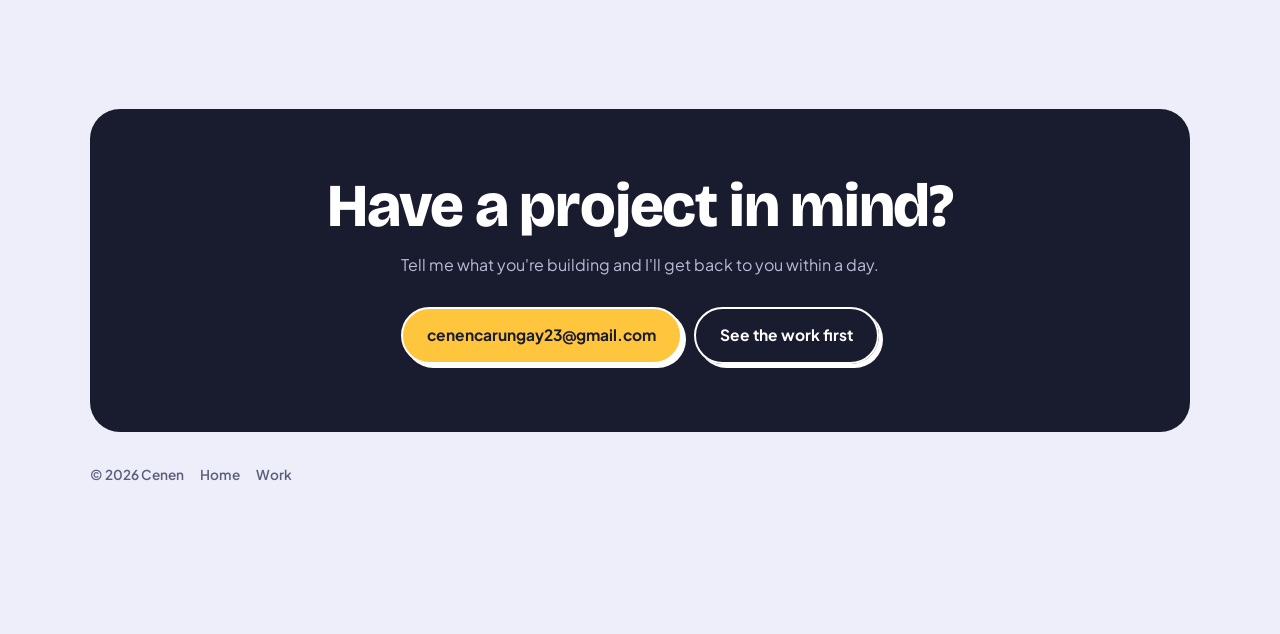
==== commit f5dd398f: "Update about.html" ====
--- a/about.html
+++ b/about.html
@@ -13,7 +13,7 @@
 <body>
 
 <nav class="top"><div class="wrap in">
-  <a class="brand" href="index.html"><span class="blob"></span> Cenen</a>
+  <a class="brand" href="index.html" id="siteLogo"></a>
   <div class="links">
     <a href="index.html">Home</a><a href="work.html">Work</a><a href="about.html">About</a>
     <a href="mailto:cenencarungay23@gmail.com">Say hi</a>
